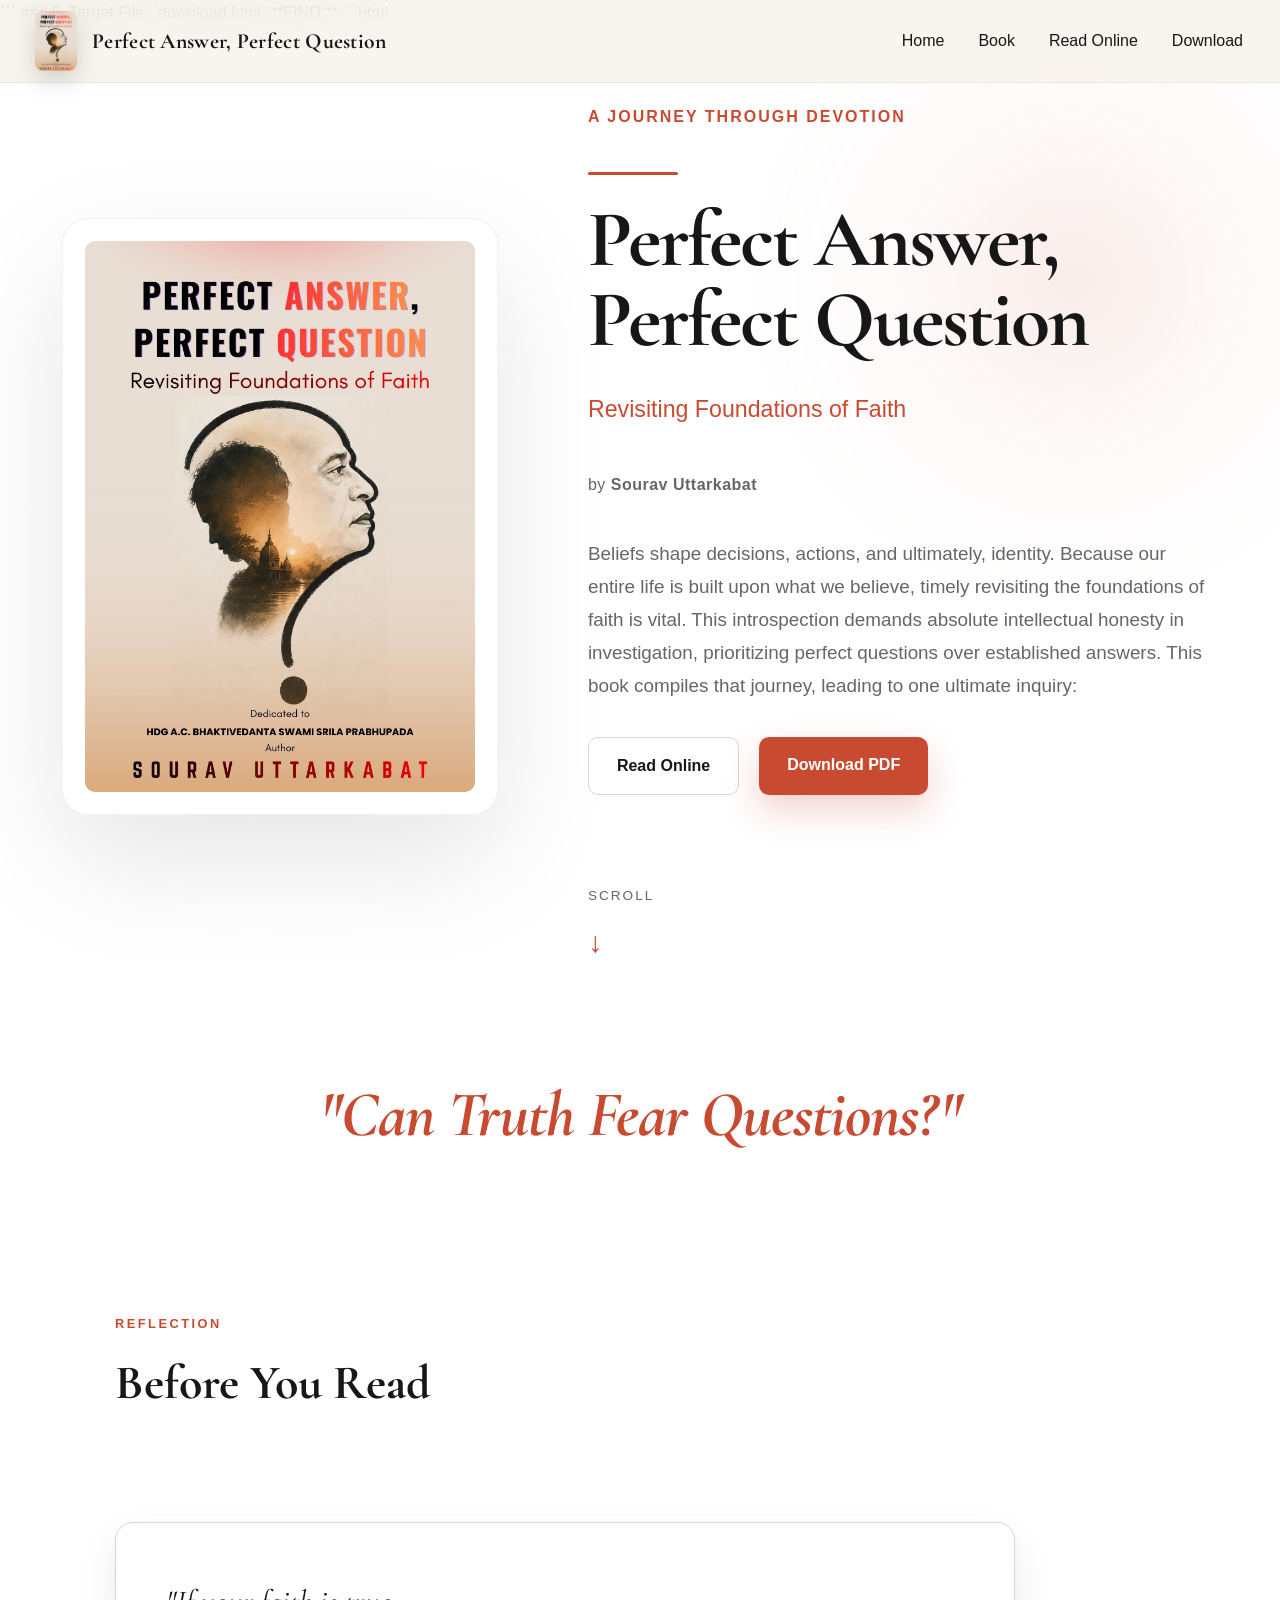
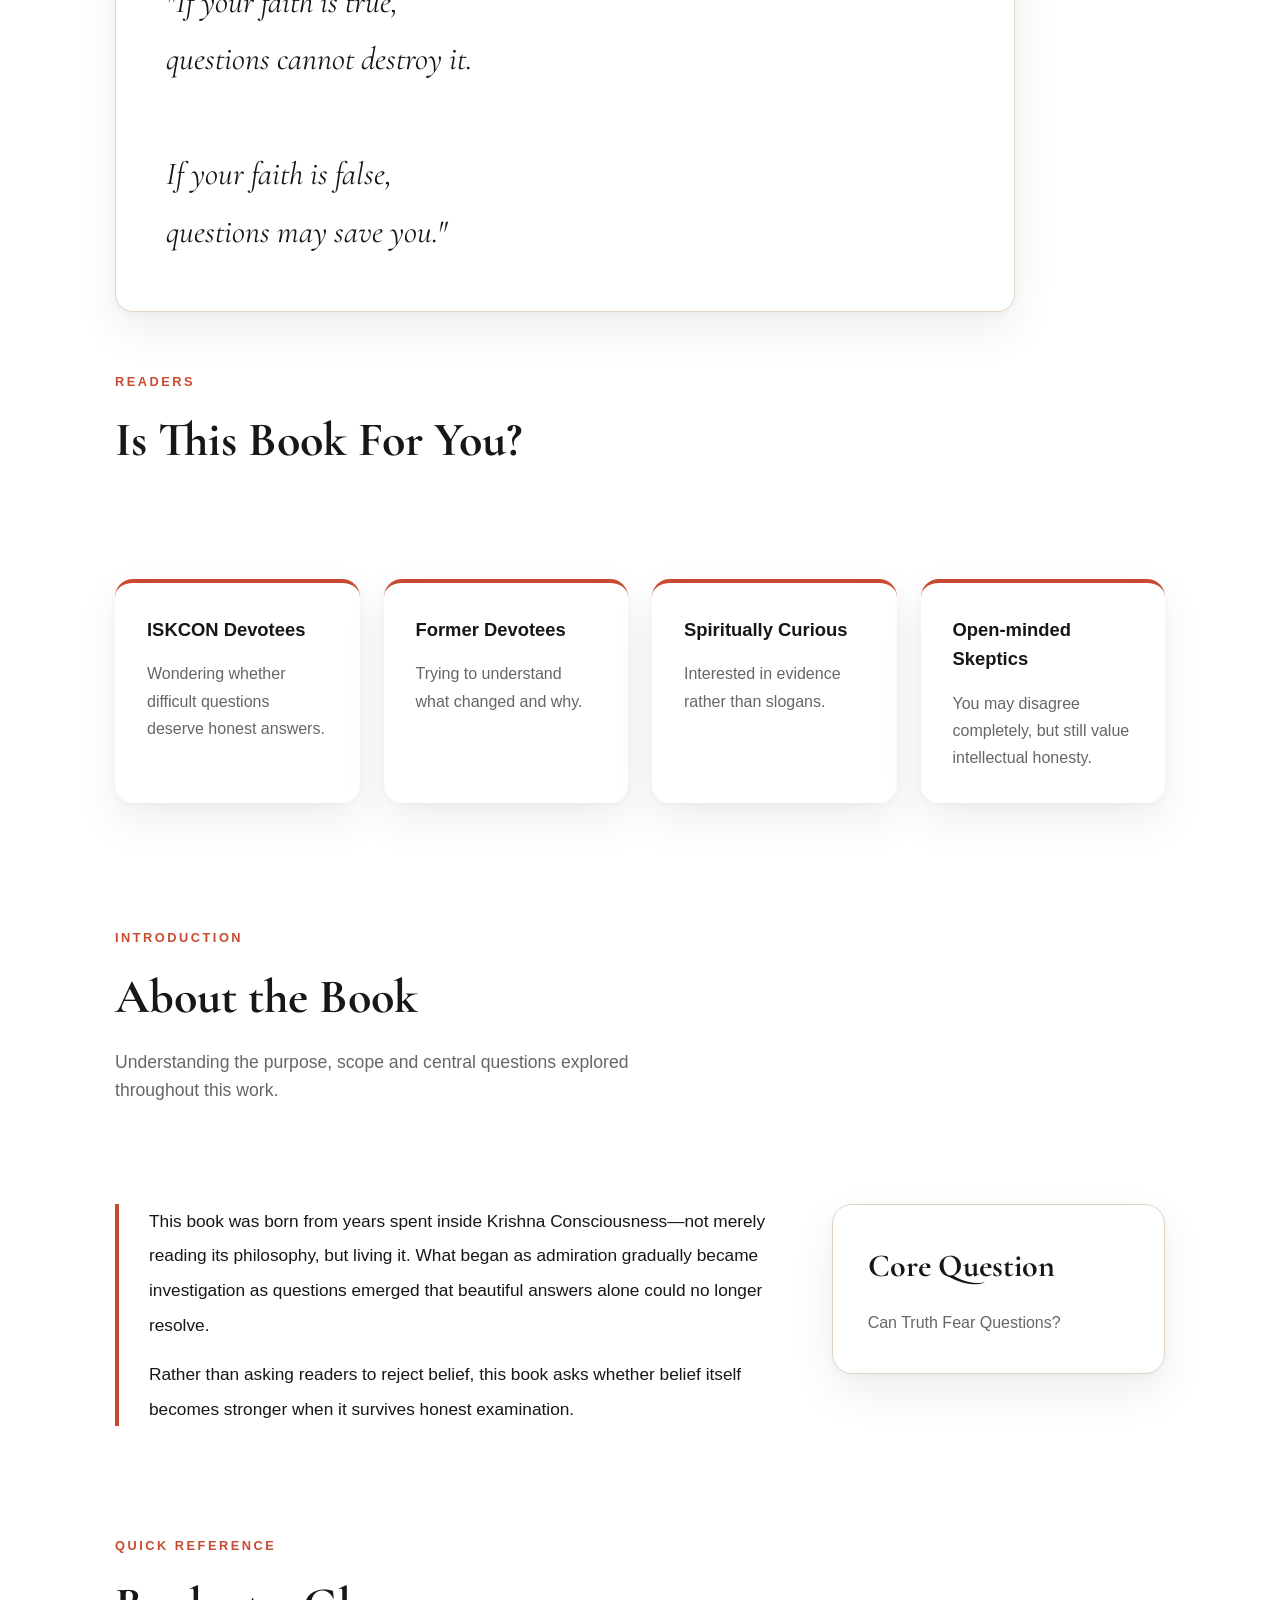
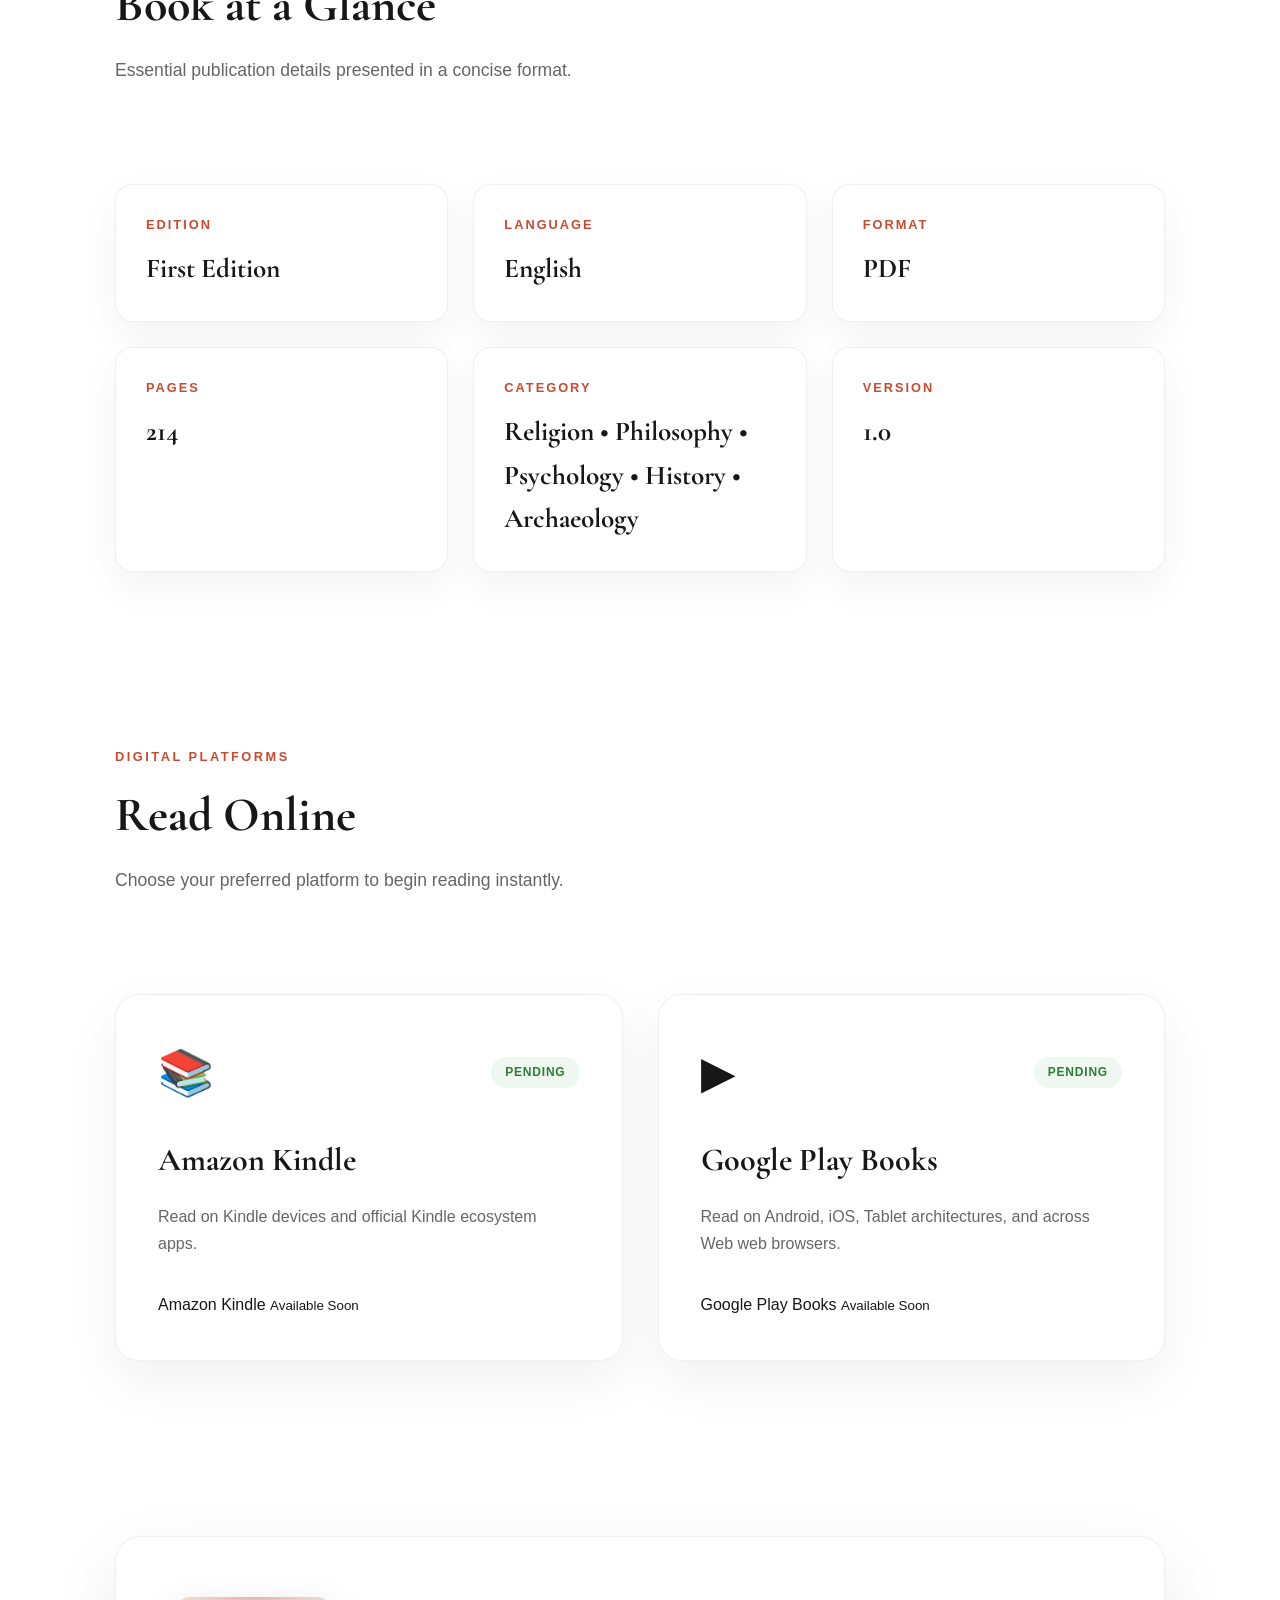
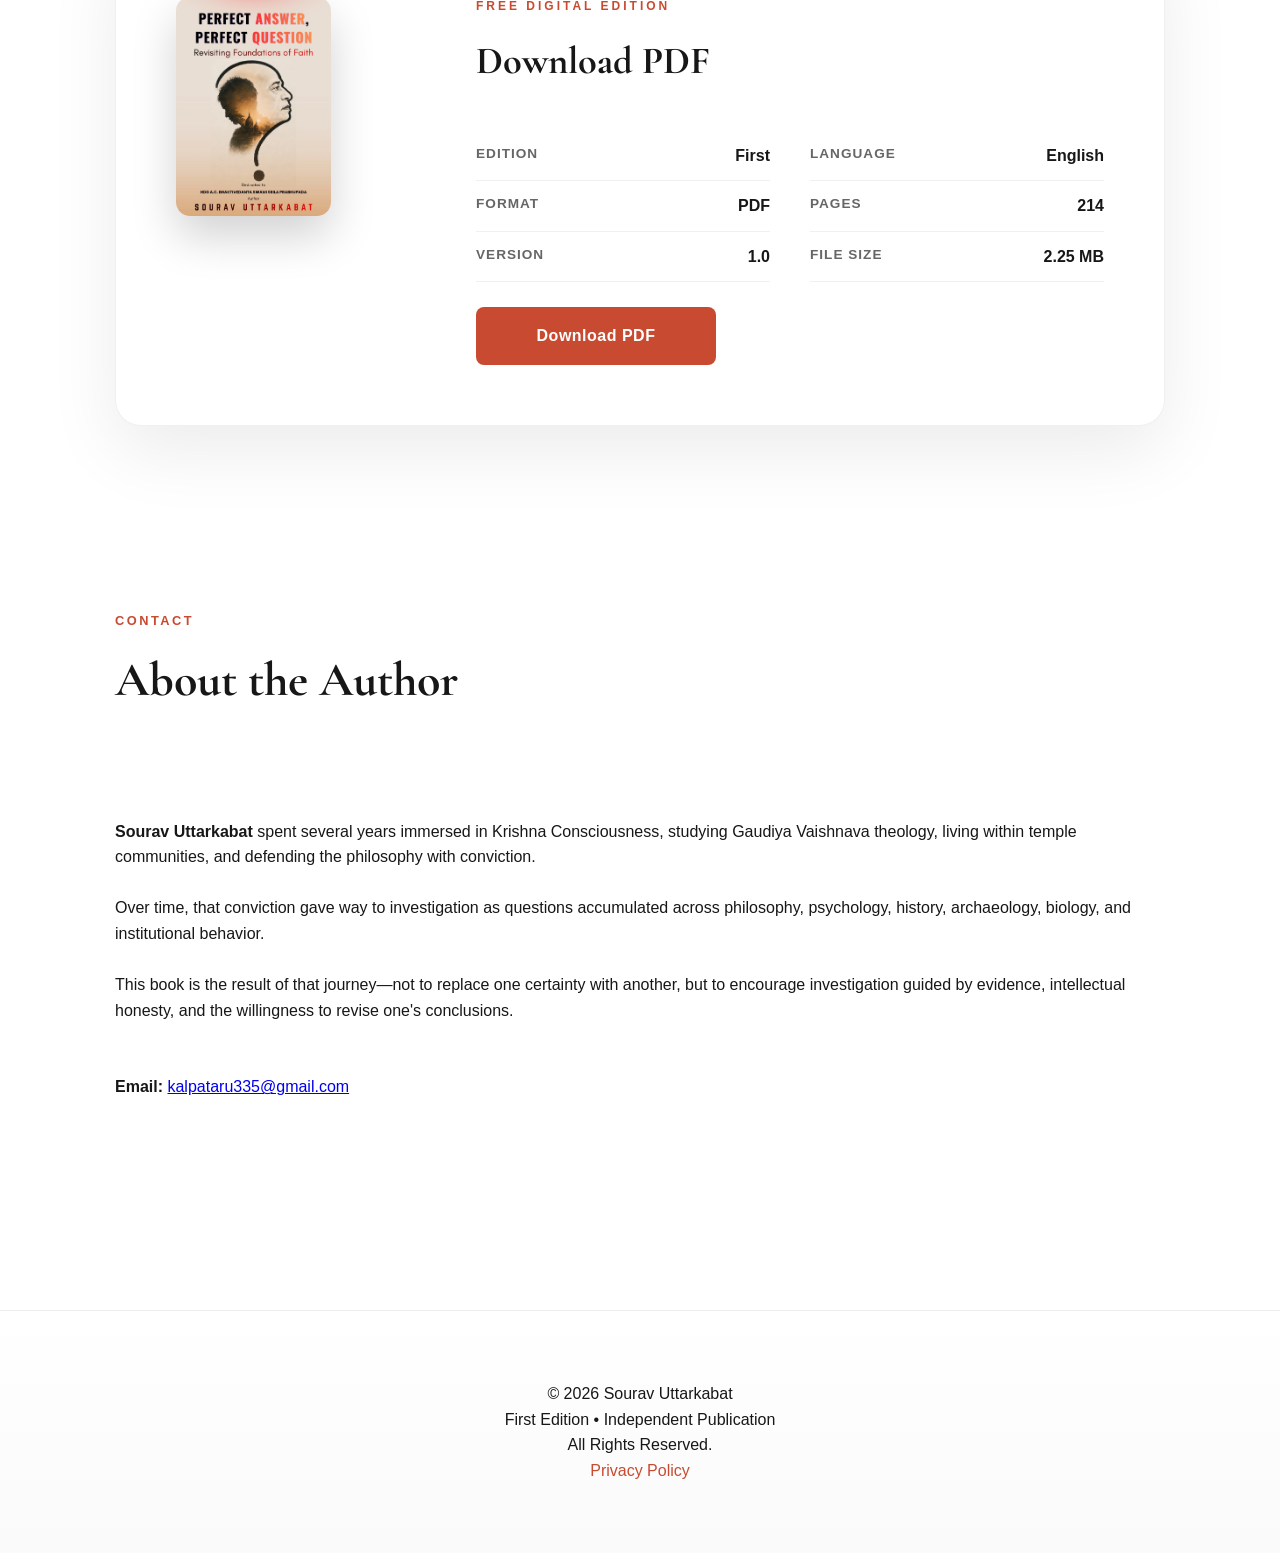
==== index.html @ 7d9cb45f "clean-final" ====
<!DOCTYPE html>
<html lang="en">

<head>
    <meta charset="UTF-8">
    <meta name="viewport" content="width=device-width, initial-scale=1.0">
    
    <title>Perfect Answer, Perfect Question | Official Website</title>
    <meta name="description" content="Official website of Perfect Answer, Perfect Question by Sourav Uttarkabat. Read about the book, browse the table of contents, and download the free digital edition.">
    <meta name="keywords" content="Perfect Answer Perfect Question, Sourav Uttarkabat, Krishna Consciousness, ISKCON, Religion, Philosophy, Psychology, History, Archaeology, Faith, Book">
    <meta name="author" content="Sourav Uttarkabat">
    <meta name="robots" content="index,follow">
    <meta name="theme-color" content="#C84B31">
    <meta name="color-scheme" content="light">
    ```

### 6. Target File: `download.html`
**FIND:**
```html
    <link rel="canonical" href="https://YOUR-DOMAIN-HERE/download.html">

    <link rel="icon" href="favicon.ico">
    <link rel="icon" type="image/png" sizes="32x32" href="favicon-32x32.png">
    <link rel="apple-touch-icon" href="apple-touch-icon.png">
    <link rel="manifest" href="site.webmanifest">

    <meta property="og:type" content="website">
    <meta property="og:title" content="Perfect Answer, Perfect Question">
    <meta property="og:description" content="An honest investigation of faith, authority, institutional history and Krishna Consciousness.">
    <meta property="og:image" content="https://YOUR-DOMAIN-HERE/assets/images/book/cover.webp">
    <meta property="og:url" content="https://YOUR-DOMAIN-HERE/">
    <meta property="og:site_name" content="Perfect Answer, Perfect Question">

    <meta name="twitter:card" content="summary_large_image">
    <meta name="twitter:title" content="Perfect Answer, Perfect Question">
    <meta name="twitter:description" content="An honest investigation of faith, authority, institutional history and Krishna Consciousness.">
    <meta name="twitter:image" content="https://YOUR-DOMAIN-HERE/assets/images/book/cover.webp">

    <link rel="stylesheet" href="assets/css/style.css">

    <script type="application/ld+json">
    {
        "@context":"https://schema.org",
        "@type":"Book",
        "name":"Perfect Answer, Perfect Question",
        "alternateName":"Perfect Answer, Perfect Question: Revisiting Foundations of Faith",
        "author":{
            "@type":"Person",
            "name":"Sourav Uttarkabat"
        },
        "bookFormat":"https://schema.org/EBook",
        "inLanguage":"en",
        "numberOfPages":214,
        "datePublished":"2026-06-26",
        "dateModified":"2026-06-26",
        "publisher":{
            "@type":"Organization",
            "name":"Independent Publication"
        },
        "image":"assets/images/book/cover.webp",
        "description":"An independent non-fiction book exploring faith, authority, institutional history and Krishna Consciousness through philosophy, psychology, history and archaeology.",
        "keywords":[
            "Krishna Consciousness",
            "ISKCON",
            "Religion",
            "Philosophy",
            "Psychology",
            "History",
            "Archaeology",
            "Faith"
        ]
    }
    </script>
    <script type="application/ld+json">
    {
        "@context":"https://schema.org",
        "@type":"WebSite",
        "name":"Perfect Answer, Perfect Question",
        "author":{
            "@type":"Person",
            "name":"Sourav Uttarkabat"
        },
        "inLanguage":"en",
        "copyrightYear":"2026"
    }
    </script>
    <style>
        /* CSS rules to support the HTML page container framework */
        .page-container {
            width: 100%;
            max-width: 1100px;
            margin: 0 auto;
            box-sizing: border-box;
        }
    </style>
</head>

<body>

    <header>
        <nav class="navbar">
            <div class="logo">
                <img loading="lazy" decoding="async" src="assets/images/book/cover.webp" data-book-cover alt="Perfect Answer, Perfect Question book cover by Sourav Uttarkabat">
                <span data-book-title>Perfect Answer, Perfect Question</span>
            </div>
            <ul class="nav-links">
                <li><a href="#hero">Home</a></li>
                <li><a href="#about">Book</a></li>
                <li><a href="#read-online">Read Online</a></li>
                <li><a href="download.html">Download</a></li>
            </ul>
        </nav>
    </header>

    <main>

        <section id="hero">
            <div class="hero-container">
                <div class="hero-background-circle"></div>
                
                <div class="hero-image">
                    <div class="book-frame">
                        <img loading="eager" src="assets/images/book/cover.webp" data-book-cover alt="Perfect Answers, Perfect Questions book cover by Sourav Uttarkabat">
                    </div>
                </div>

                <div class="hero-text">
                    <p class="hero-journey">A Journey Through Devotion</p>
                    <div class="hero-line"></div>
                    <h1 data-book-title>Perfect Answer,<br>Perfect Question</h1>
                    <h2 data-book-subtitle>Revisiting Foundations of Faith</h2>
                    <p class="hero-author">by <strong>Sourav Uttarkabat</strong></p>
                    
                    <p class="hero-description">
                        Beliefs shape decisions, actions, and ultimately, identity. Because our entire life is built upon what we believe, timely revisiting the foundations of faith is vital. This introspection demands absolute intellectual honesty in investigation, prioritizing perfect questions over established answers. This book compiles that journey, leading to one ultimate inquiry:
                    </p>
                    
                    <div class="hero-buttons">
                        <a href="#read-online" class="hero-secondary">Read Online</a>
                        <a href="download.html" class="hero-primary">Download PDF</a>
                    </div>
                    
                    <div class="scroll-indicator">
                        Scroll
                        <div class="scroll-arrow">↓</div>
                    </div>
                </div>
            </div>
        </section>

        <div class="page-container">

            <section id="quote">
                <blockquote>"Can Truth Fear Questions?"</blockquote>
            </section>

            <section id="before-you-read">
                <div class="section-title">
                    <span class="section-kicker">REFLECTION</span>
                    <h2>Before You Read</h2>
                </div>
                <div class="reflection-box">
                    <p>
                        "If your faith is true,<br>
                        questions cannot destroy it.<br><br>
                        If your faith is false,<br>
                        questions may save you."
                    </p>
                </div>
            </section>

            <section id="who-is-this-book-for">
                <div class="section-title">
                    <span class="section-kicker">READERS</span>
                    <h2>Is This Book For You?</h2>
                </div>
                <div class="reader-grid">
                    <div class="reader-card">
                        <h3>ISKCON Devotees</h3>
                        <p>Wondering whether difficult questions deserve honest answers.</p>
                    </div>
                    <div class="reader-card">
                        <h3>Former Devotees</h3>
                        <p>Trying to understand what changed and why.</p>
                    </div>
                    <div class="reader-card">
                        <h3>Spiritually Curious</h3>
                        <p>Interested in evidence rather than slogans.</p>
                    </div>
                    <div class="reader-card">
                        <h3>Open-minded Skeptics</h3>
                        <p>You may disagree completely, but still value intellectual honesty.</p>
                    </div>
                </div>
            </section>

            <section id="about">
                <div class="section-title">
                    <span class="section-kicker">Introduction</span>
                    <h2>About the Book</h2>
                    <p class="section-subtitle">
                        Understanding the purpose, scope and central questions explored throughout this work.
                    </p>
                </div>
                
                <div class="about-layout">
                    <div class="about-content">
                        <p>
                            This book was born from years spent inside Krishna Consciousness—not merely reading its philosophy, but living it. What began as admiration gradually became investigation as questions emerged that beautiful answers alone could no longer resolve.
                        </p>
                        <p style="margin-top: 15px;">
                            Rather than asking readers to reject belief, this book asks whether belief itself becomes stronger when it survives honest examination.
                        </p>
                    </div>
                    
                    <aside class="book-highlight">
                        <h3>Core Question</h3>
                        <p>Can Truth Fear Questions?</p>
                    </aside>
                </div>
            </section>

            <section id="book-glance">
                <div class="section-title">
                    <span class="section-kicker">Quick Reference</span>
                    <h2>Book at a Glance</h2>
                    <p class="section-subtitle">Essential publication details presented in a concise format.</p>
                </div>
                
                <div class="glance-grid">
                    <div class="glance-item">
                        <span class="label">Edition</span>
                        <span class="value" data-book-edition>First Edition</span>
                    </div>
                    <div class="glance-item">
                        <span class="label">Language</span>
                        <span class="value">English</span>
                    </div>
                    <div class="glance-item">
                        <span class="label">Format</span>
                        <span class="value">PDF</span>
                    </div>
                    <div class="glance-item">
                        <span class="label">Pages</span>
                        <span class="value" data-book-pages>214</span>
                    </div>
                    <div class="glance-item">
                        <span class="label">Category</span>
                        <span class="value">Religion • Philosophy • Psychology • History • Archaeology</span>
                    </div>
                    <div class="glance-item">
                        <span class="label">Version</span>
                        <span class="value" data-book-version>1.0</span>
                    </div>
                </div>
            </section>

            <section id="read-online">
                <div class="section-title">
                    <span class="section-kicker">Digital Platforms</span>
                    <h2>Read Online</h2>
                    <p class="section-subtitle">Choose your preferred platform to begin reading instantly.</p>
                </div>
                
                <div class="platforms">
                    <article class="platform-card">
                        <div class="platform-top">
                            <div class="platform-icon">📚</div>
                            <span class="platform-status">Pending</span>
                        </div>
                        <h3>Amazon Kindle</h3>
                        <p>Read on Kindle devices and official Kindle ecosystem apps.</p>
                        <span class="platform-disabled">
                            Amazon Kindle
                            <small>Available Soon</small>
                        </span>
                    </article>

                    <article class="platform-card">
                        <div class="platform-top">
                            <div class="platform-icon">▶</div>
                            <span class="platform-status">Pending</span>
                        </div>
                        <h3>Google Play Books</h3>
                        <p>Read on Android, iOS, Tablet architectures, and across Web web browsers.</p>
                        <span class="platform-disabled">
                            Google Play Books
                            <small>Available Soon</small>
                        </span>
                    </article>
                </div>
            </section>

            <section id="download-preview">
                <div class="download-card">
                    <img loading="lazy" decoding="async" src="assets/images/book/cover.webp" data-book-cover alt="Perfect Answer, Perfect Question book cover by Sourav Uttarkabat">
                    
                    <div class="download-content">
                        <span class="download-label">FREE DIGITAL EDITION</span>
                        <h2>Download PDF</h2>
                        
                        <div class="download-meta">
                            <div><strong>Edition</strong><span data-book-edition>First</span></div>
                            <div><strong>Language</strong><span>English</span></div>
                            <div><strong>Format</strong><span>PDF</span></div>
                            <div><strong>Pages</strong><span data-book-pages>214</span></div>
                            <div><strong>Version</strong><span data-book-version>1.0</span></div>
                            <div><strong>File Size</strong><span data-book-filesize>2.25 MB</span></div>
                        </div>
                        
                        <a href="download.html" class="download-button">Download PDF</a>
                    </div>
                </div>
            </section>

            <section id="author">
                <div class="section-title">
                    <span class="section-kicker">Contact</span>
                    <h2>About the Author</h2>
                </div>
                
                <p>
                    <strong>Sourav Uttarkabat</strong> spent several years immersed in Krishna Consciousness, studying Gaudiya Vaishnava theology, living within temple communities, and defending the philosophy with conviction.
                    <br><br>
                    Over time, that conviction gave way to investigation as questions accumulated across philosophy, psychology, history, archaeology, biology, and institutional behavior.
                    <br><br>
                    This book is the result of that journey—not to replace one certainty with another, but to encourage investigation guided by evidence, intellectual honesty, and the willingness to revise one's conclusions.
                </p>
                
                <br><br>
                <p><strong>Email:</strong> <a href="mailto:kalpataru335@gmail.com">kalpataru335@gmail.com</a></p>
            </section>

        </div> 
        </main>

    <footer>
        <p>
            © 2026 Sourav Uttarkabat<br>
            First Edition • Independent Publication<br>
            All Rights Reserved.
        </p>
        <a href="privacy.html">Privacy Policy</a>
    </footer>

    <script src="assets/js/book.js"></script>
    <script src="assets/js/main.js"></script>
</body>

</html>
---- assets/css/style.css ----
/* ===================================
   PERFECT ANSWERS, PERFECT QUESTIONS
   Master Stylesheet
=================================== */

@import url("variables.css");
@import url("base.css");
@import url("navigation.css");
@import url("hero.css");
@import url("about.css");
@import url("cards.css");
@import url("footer.css");
@import url("responsive.css");

section{
padding:70px 25px;
}

#download-hero{
padding-bottom:40px;
}

#book-information{
padding-top:15px;
padding-bottom:20px;
}

#table-of-contents{
padding-top:20px;
padding-bottom:20px;
}

#download-agreement{
padding-top:20px;
padding-bottom:20px;
}

#download-action{
padding-top:20px;
padding-bottom:50px;
}
/* Privacy Page Container */
.privacy-container {
    padding-top: 140px;
    max-width: 800px;
    margin: 0 auto;
    padding-left: 25px;
    padding-right: 25px;
    min-height: 75vh;
}
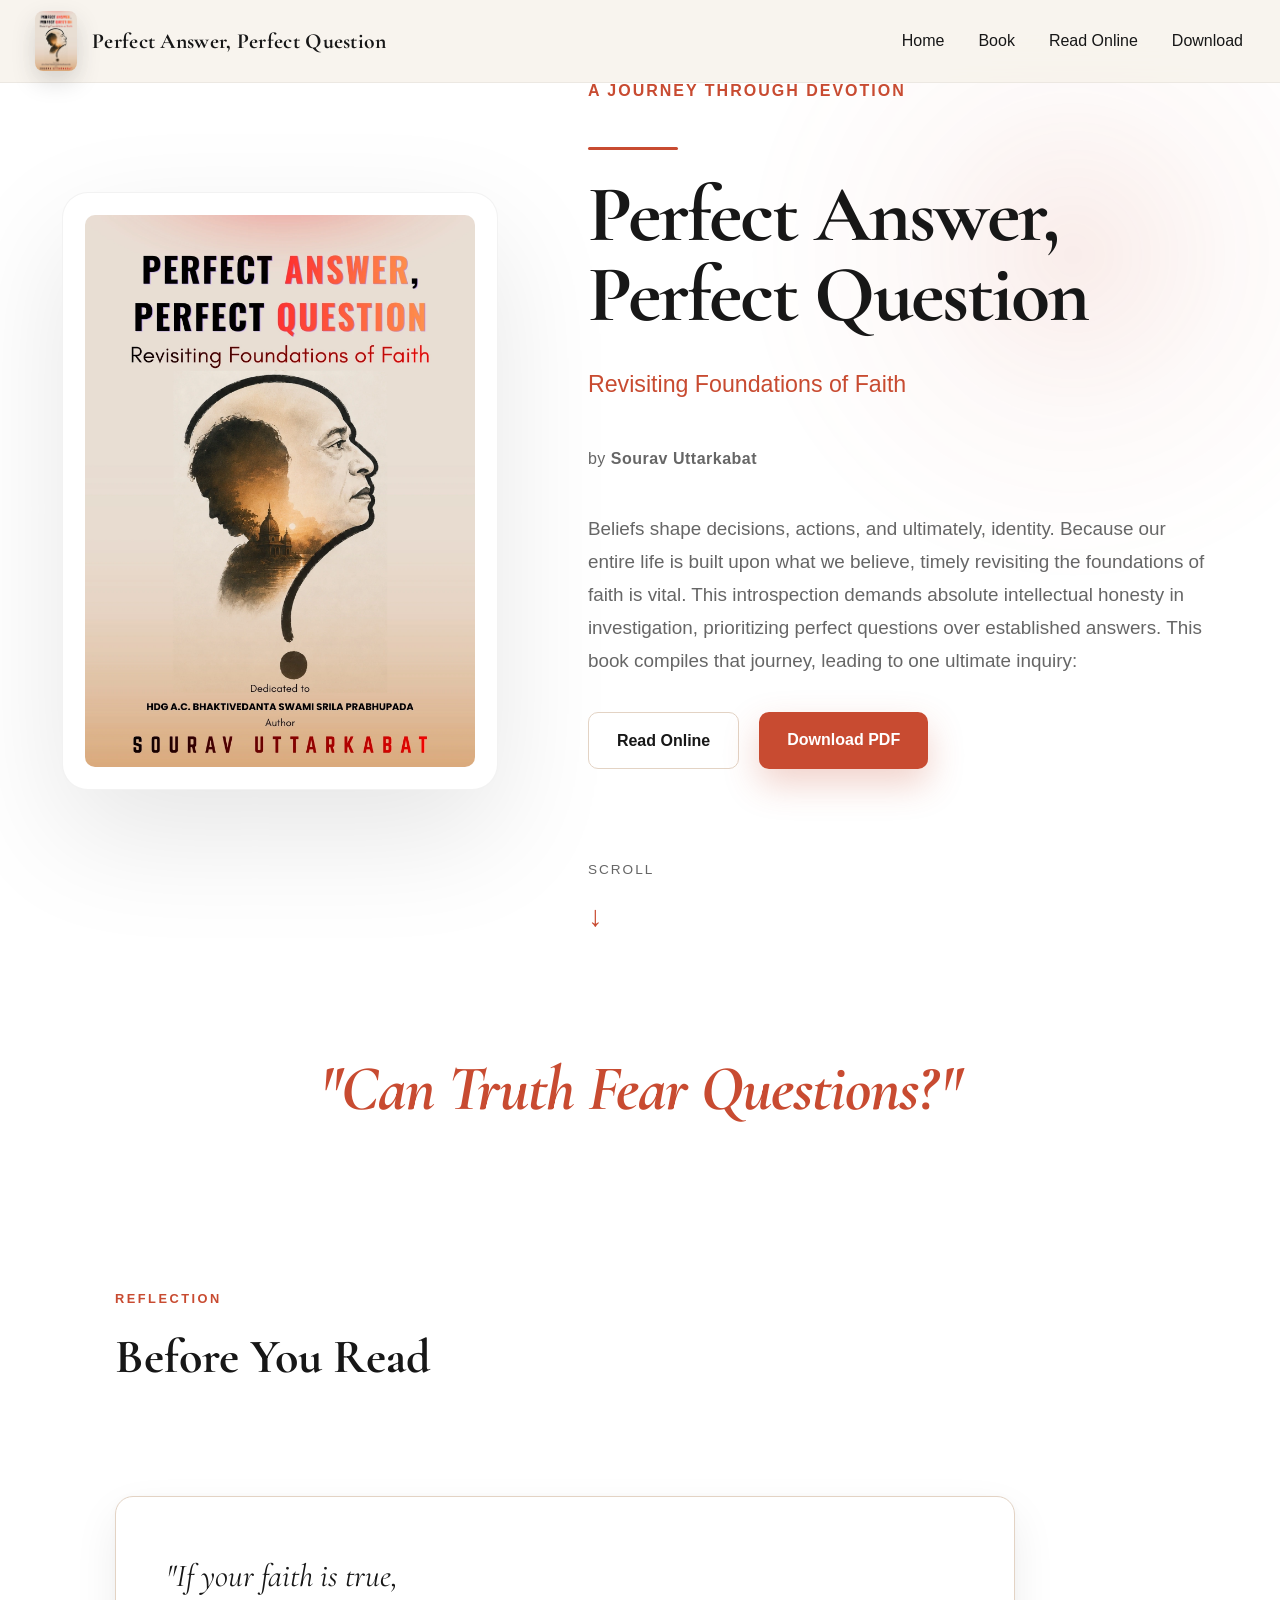
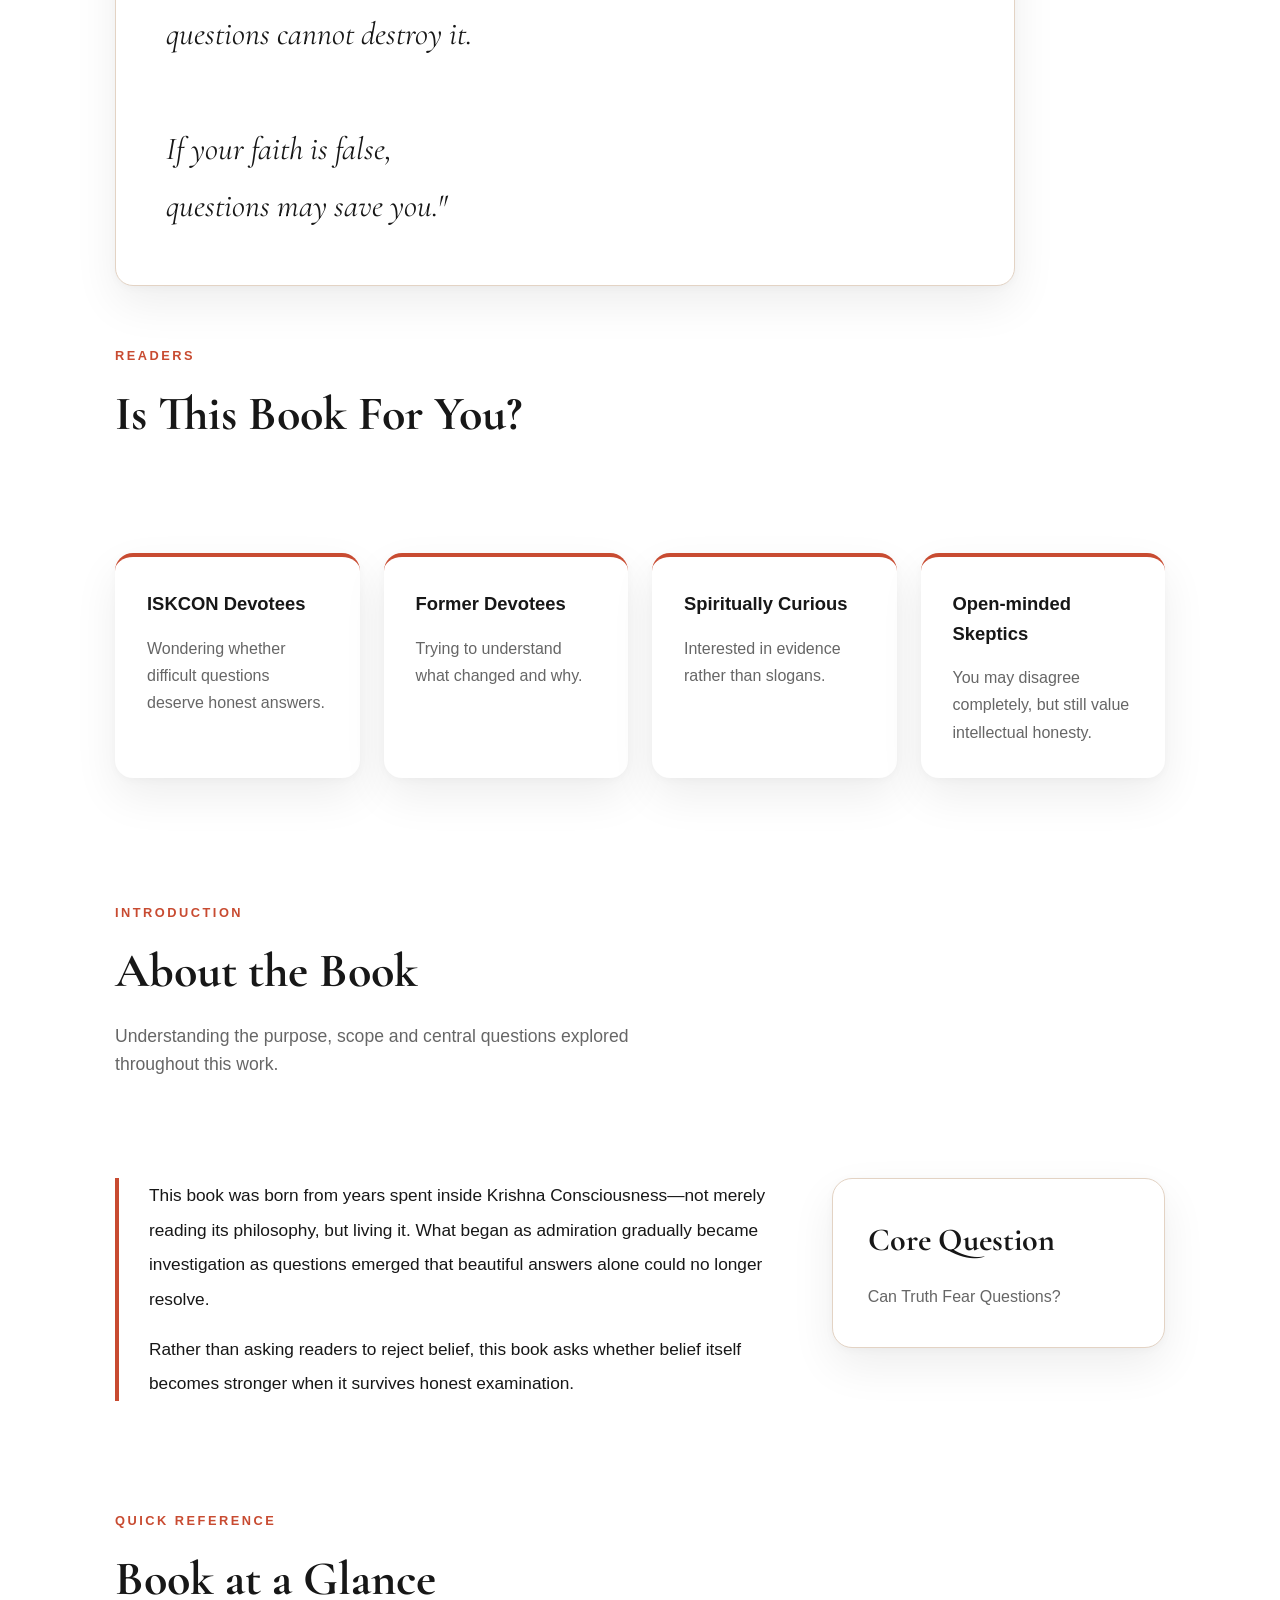
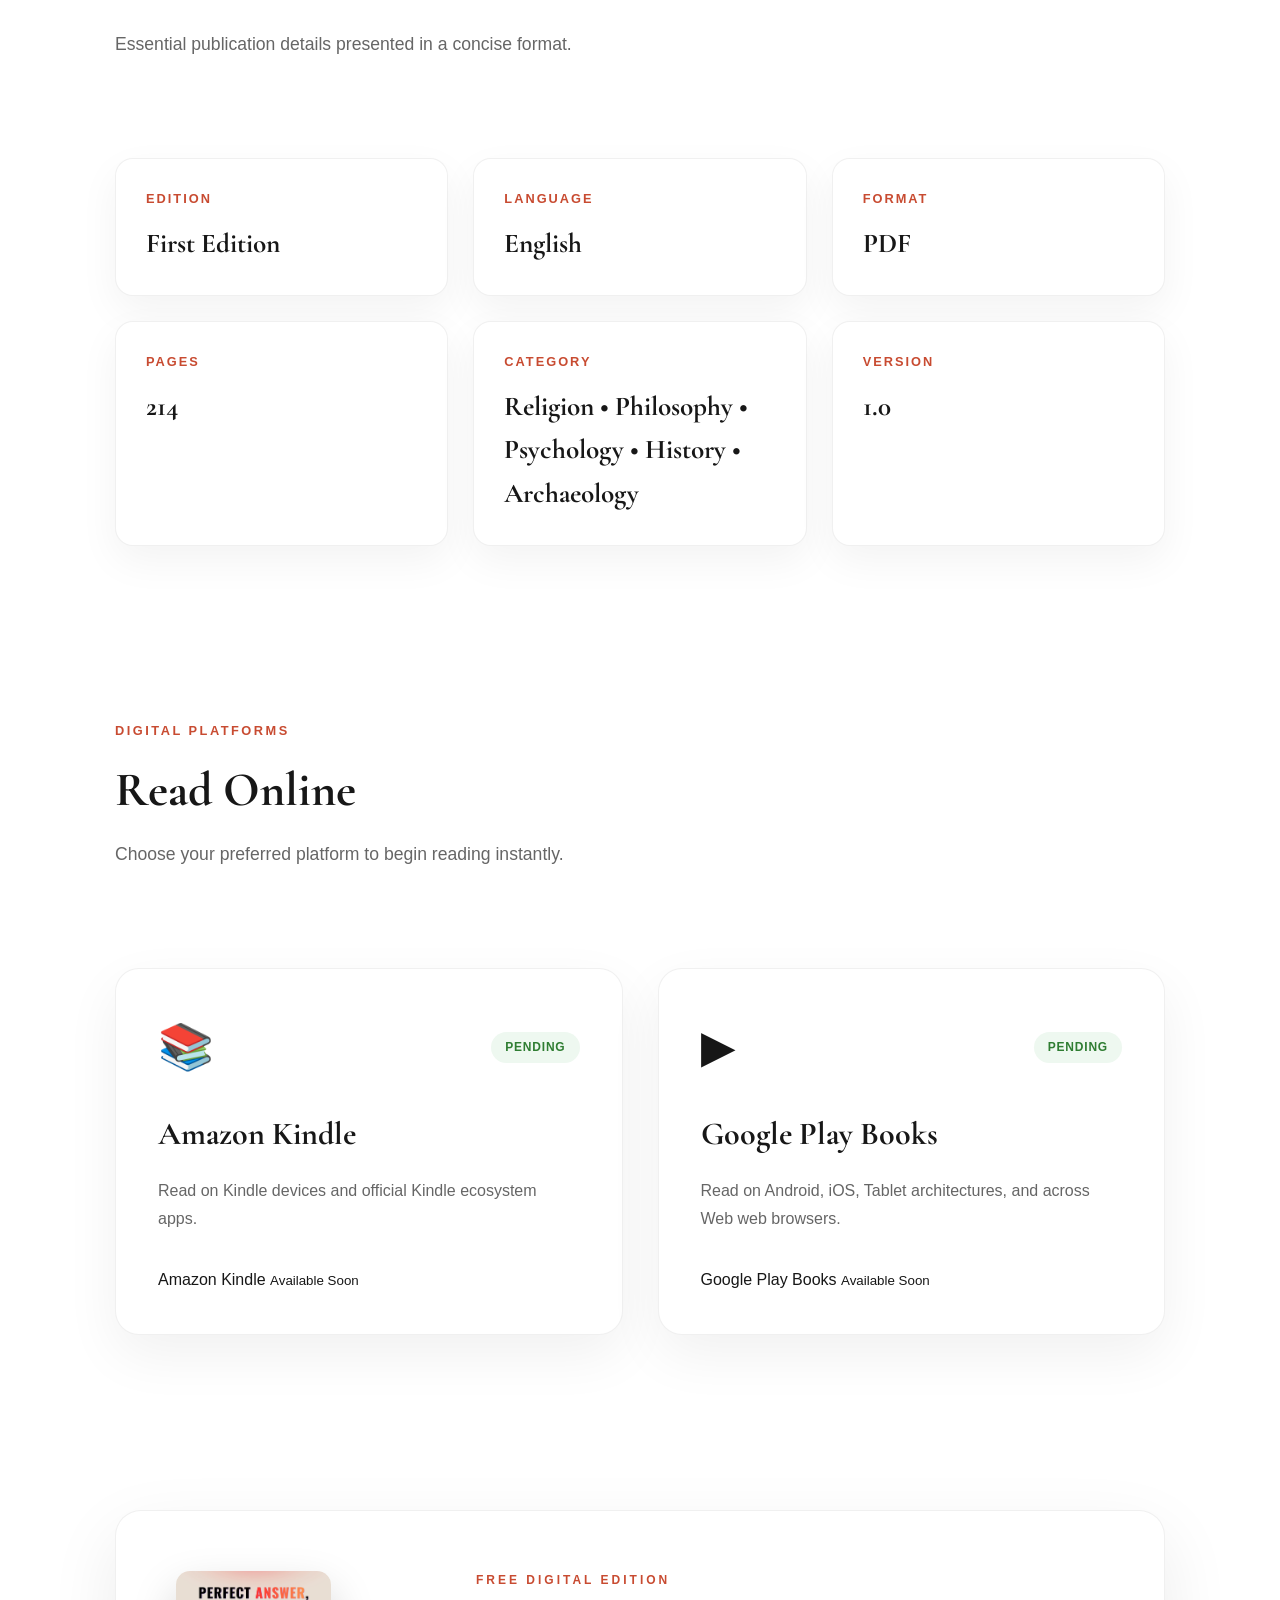
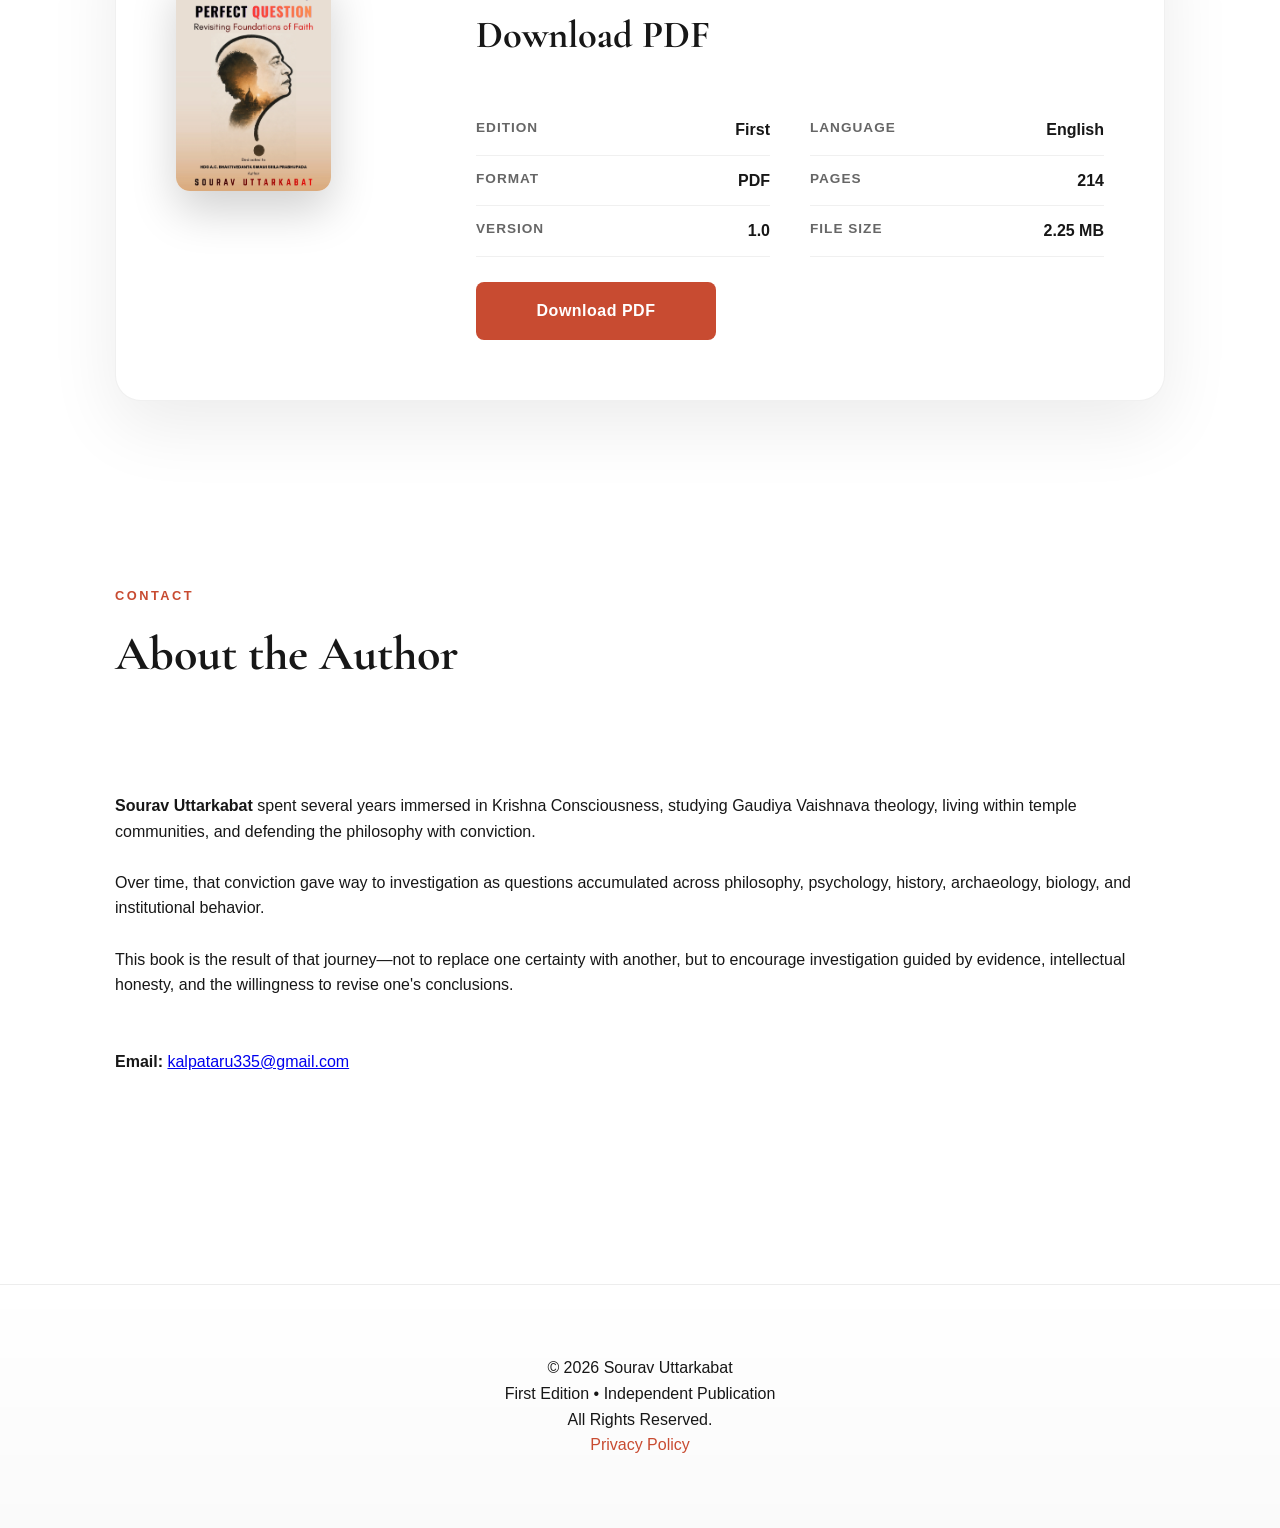
==== commit 8bf037c3: "fix favicon case-sensitivity and space issues" ====
--- a/index.html
+++ b/index.html
@@ -12,29 +12,25 @@
     <meta name="robots" content="index,follow">
     <meta name="theme-color" content="#C84B31">
     <meta name="color-scheme" content="light">
-    ```
-
-### 6. Target File: `download.html`
-**FIND:**
-```html
-    <link rel="canonical" href="https://YOUR-DOMAIN-HERE/download.html">
-
-    <link rel="icon" href="favicon.ico">
+    
+    <link rel="canonical" href="https://souravuttarkabat.github.io/book-website/download.html">
+
+    <link rel="icon" type="image/x-icon" href="favicon.ico">
     <link rel="icon" type="image/png" sizes="32x32" href="favicon-32x32.png">
-    <link rel="apple-touch-icon" href="apple-touch-icon.png">
+    <link rel="apple-touch-icon" sizes="180x180" href="apple-touch-icon.png">
     <link rel="manifest" href="site.webmanifest">
 
     <meta property="og:type" content="website">
     <meta property="og:title" content="Perfect Answer, Perfect Question">
     <meta property="og:description" content="An honest investigation of faith, authority, institutional history and Krishna Consciousness.">
-    <meta property="og:image" content="https://YOUR-DOMAIN-HERE/assets/images/book/cover.webp">
-    <meta property="og:url" content="https://YOUR-DOMAIN-HERE/">
+    <meta property="og:image" content="https://souravuttarkabat.github.io/book-website/assets/images/book/cover.webp">
+    <meta property="og:url" content="https://souravuttarkabat.github.io/book-website/">
     <meta property="og:site_name" content="Perfect Answer, Perfect Question">
 
     <meta name="twitter:card" content="summary_large_image">
     <meta name="twitter:title" content="Perfect Answer, Perfect Question">
     <meta name="twitter:description" content="An honest investigation of faith, authority, institutional history and Krishna Consciousness.">
-    <meta name="twitter:image" content="https://YOUR-DOMAIN-HERE/assets/images/book/cover.webp">
+    <meta name="twitter:image" content="https://souravuttarkabat.github.io/book-website/assets/images/book/cover.webp">
 
     <link rel="stylesheet" href="assets/css/style.css">
 
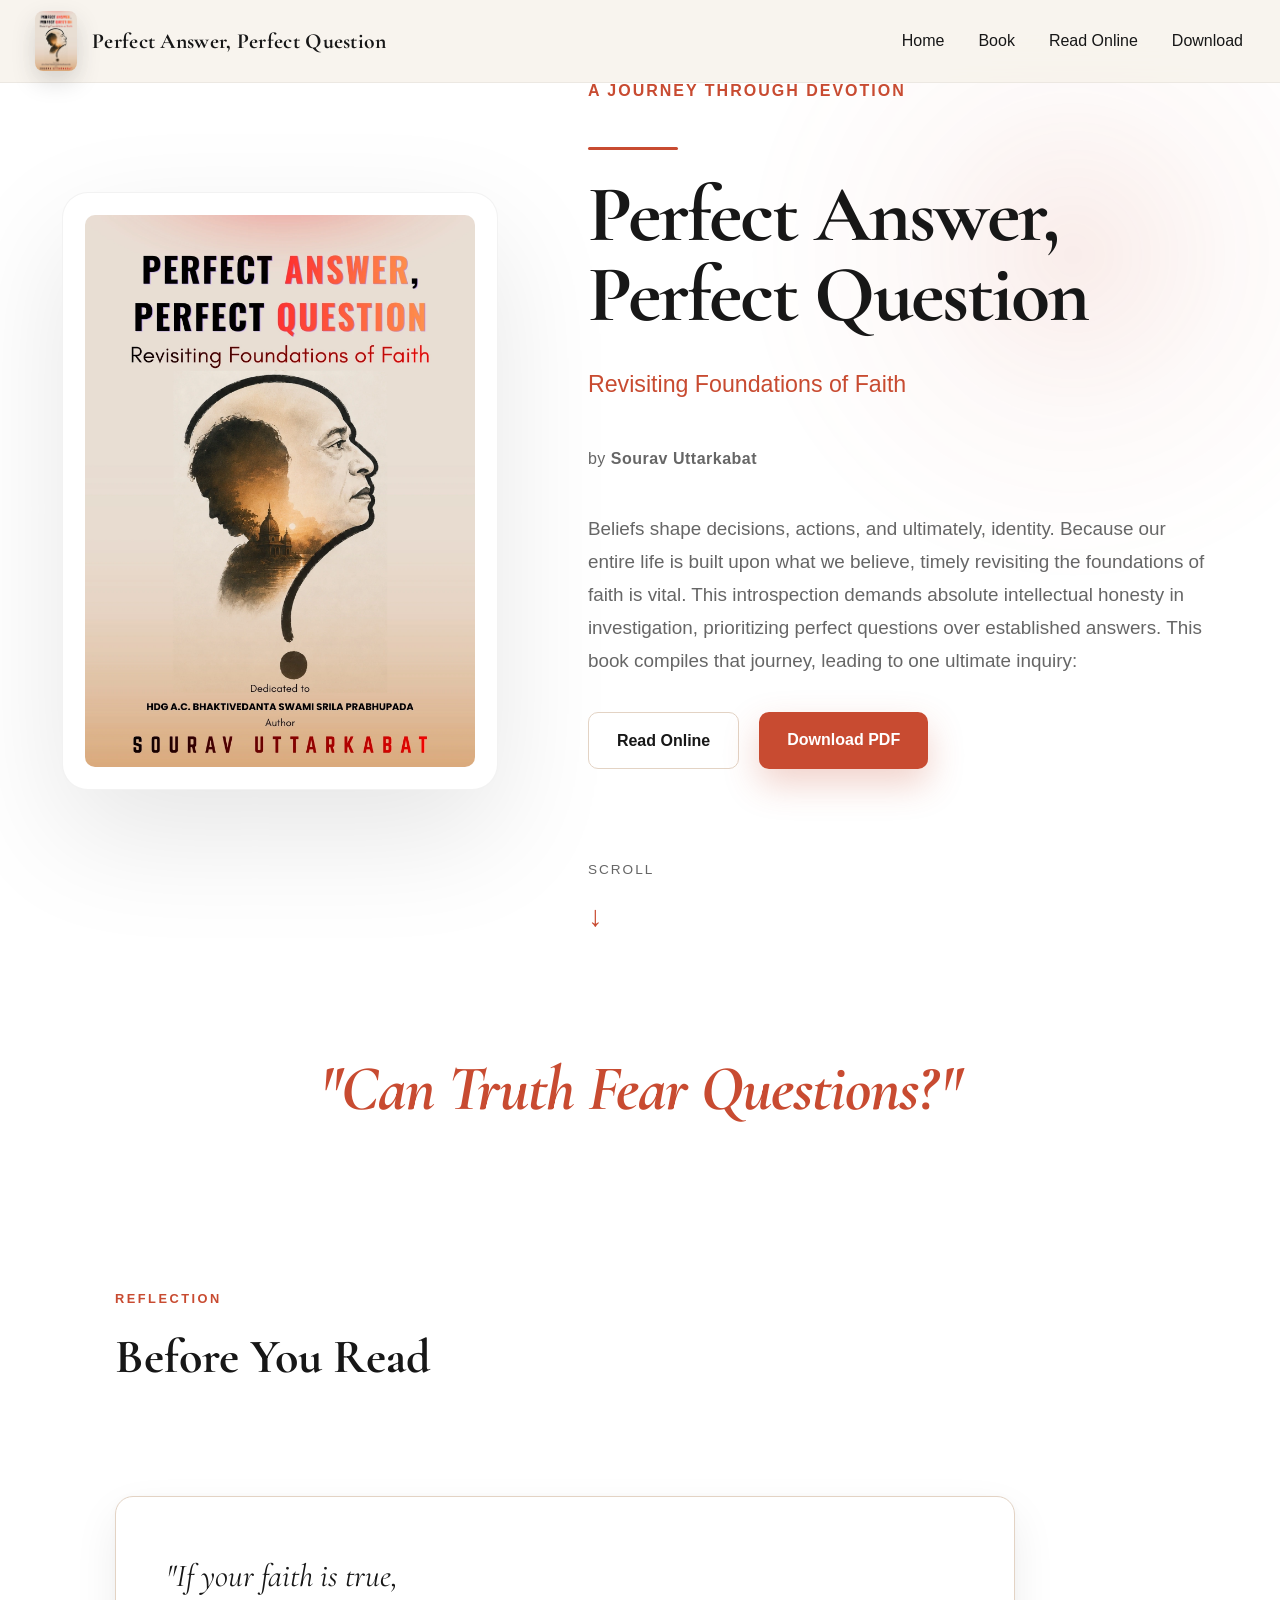
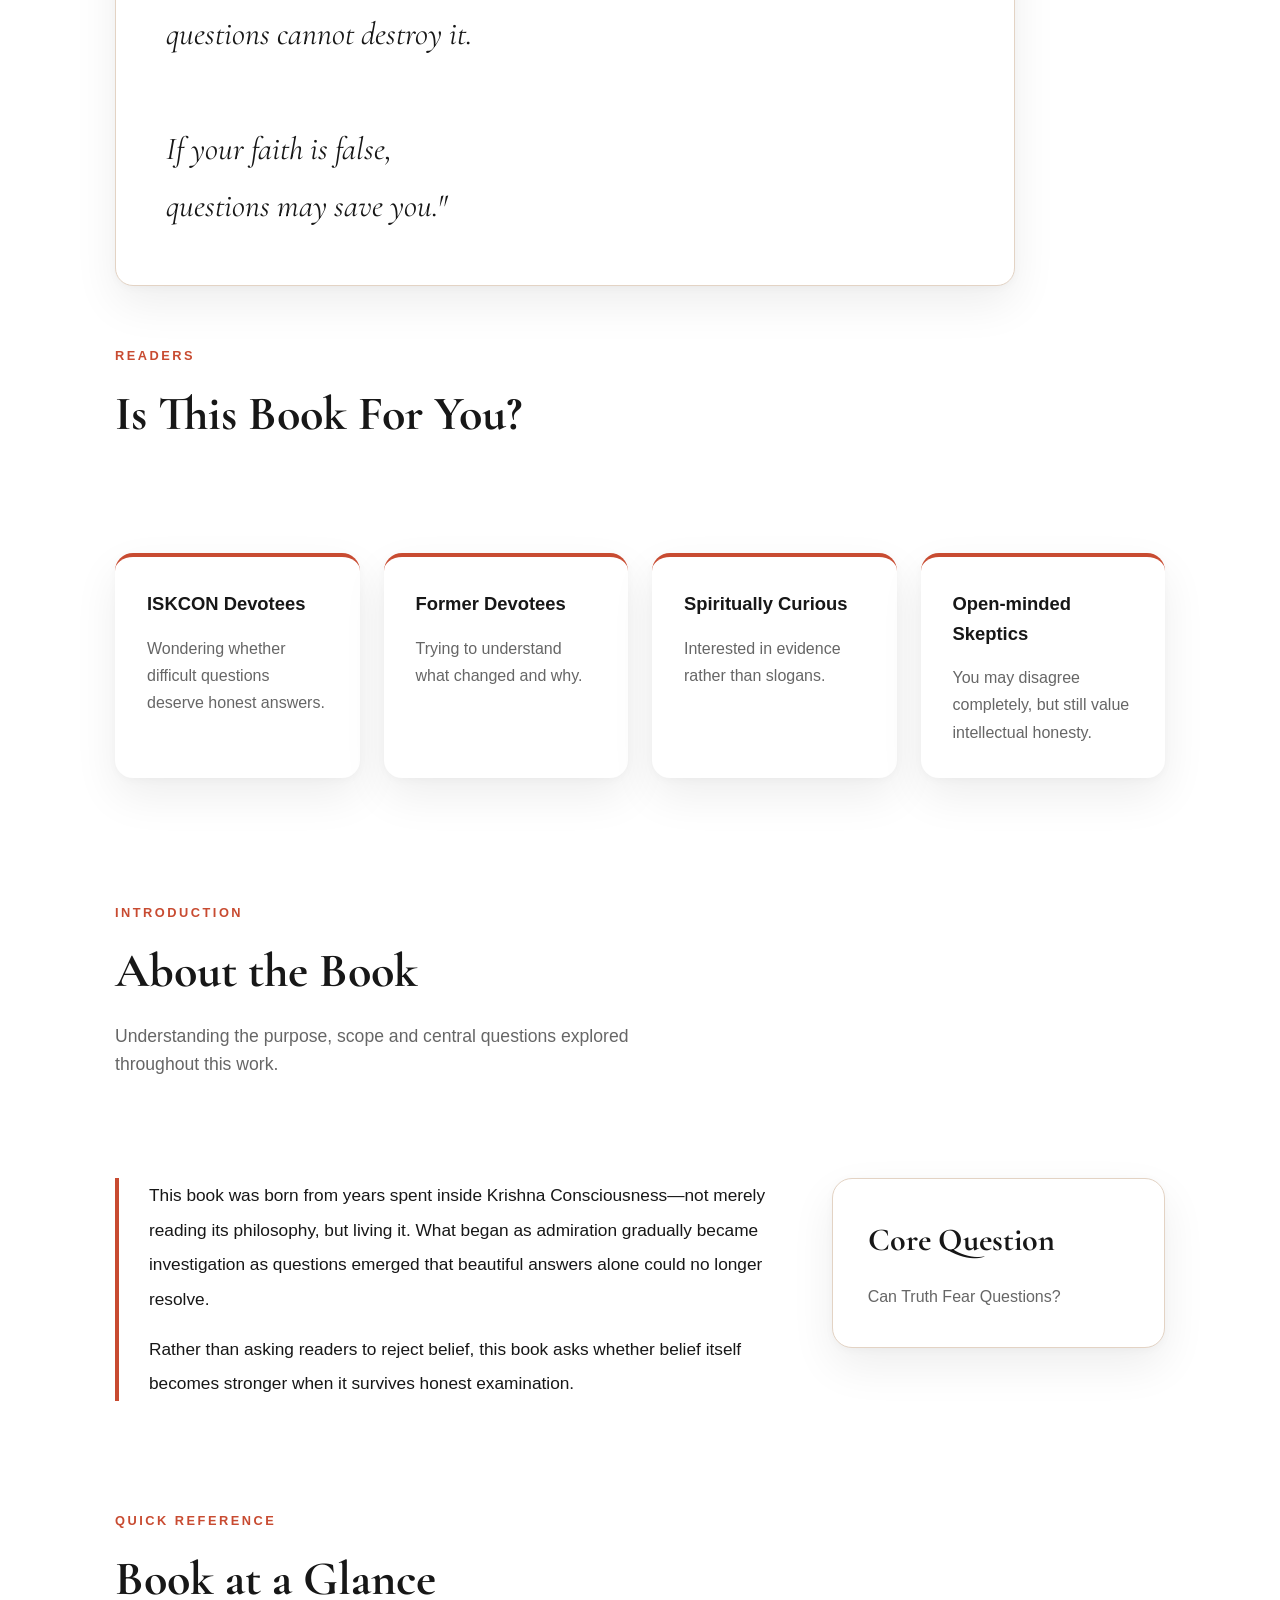
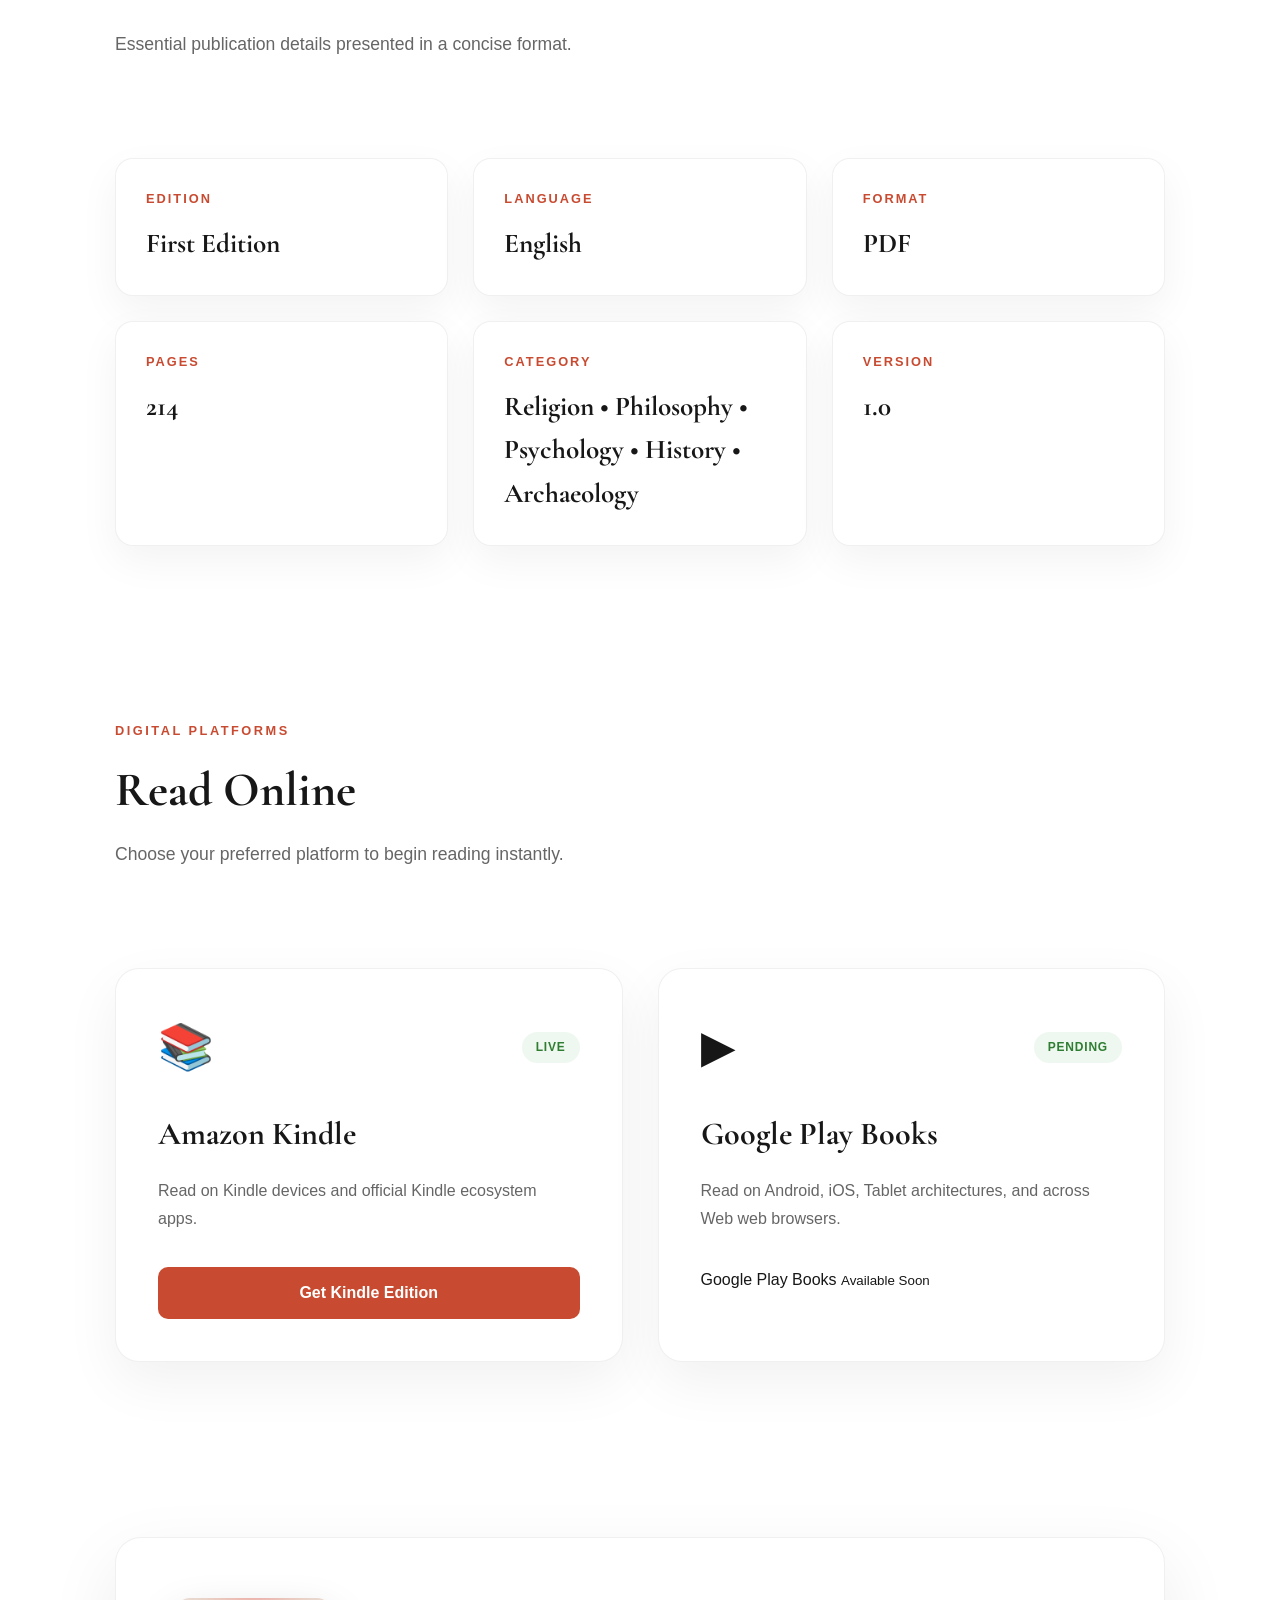
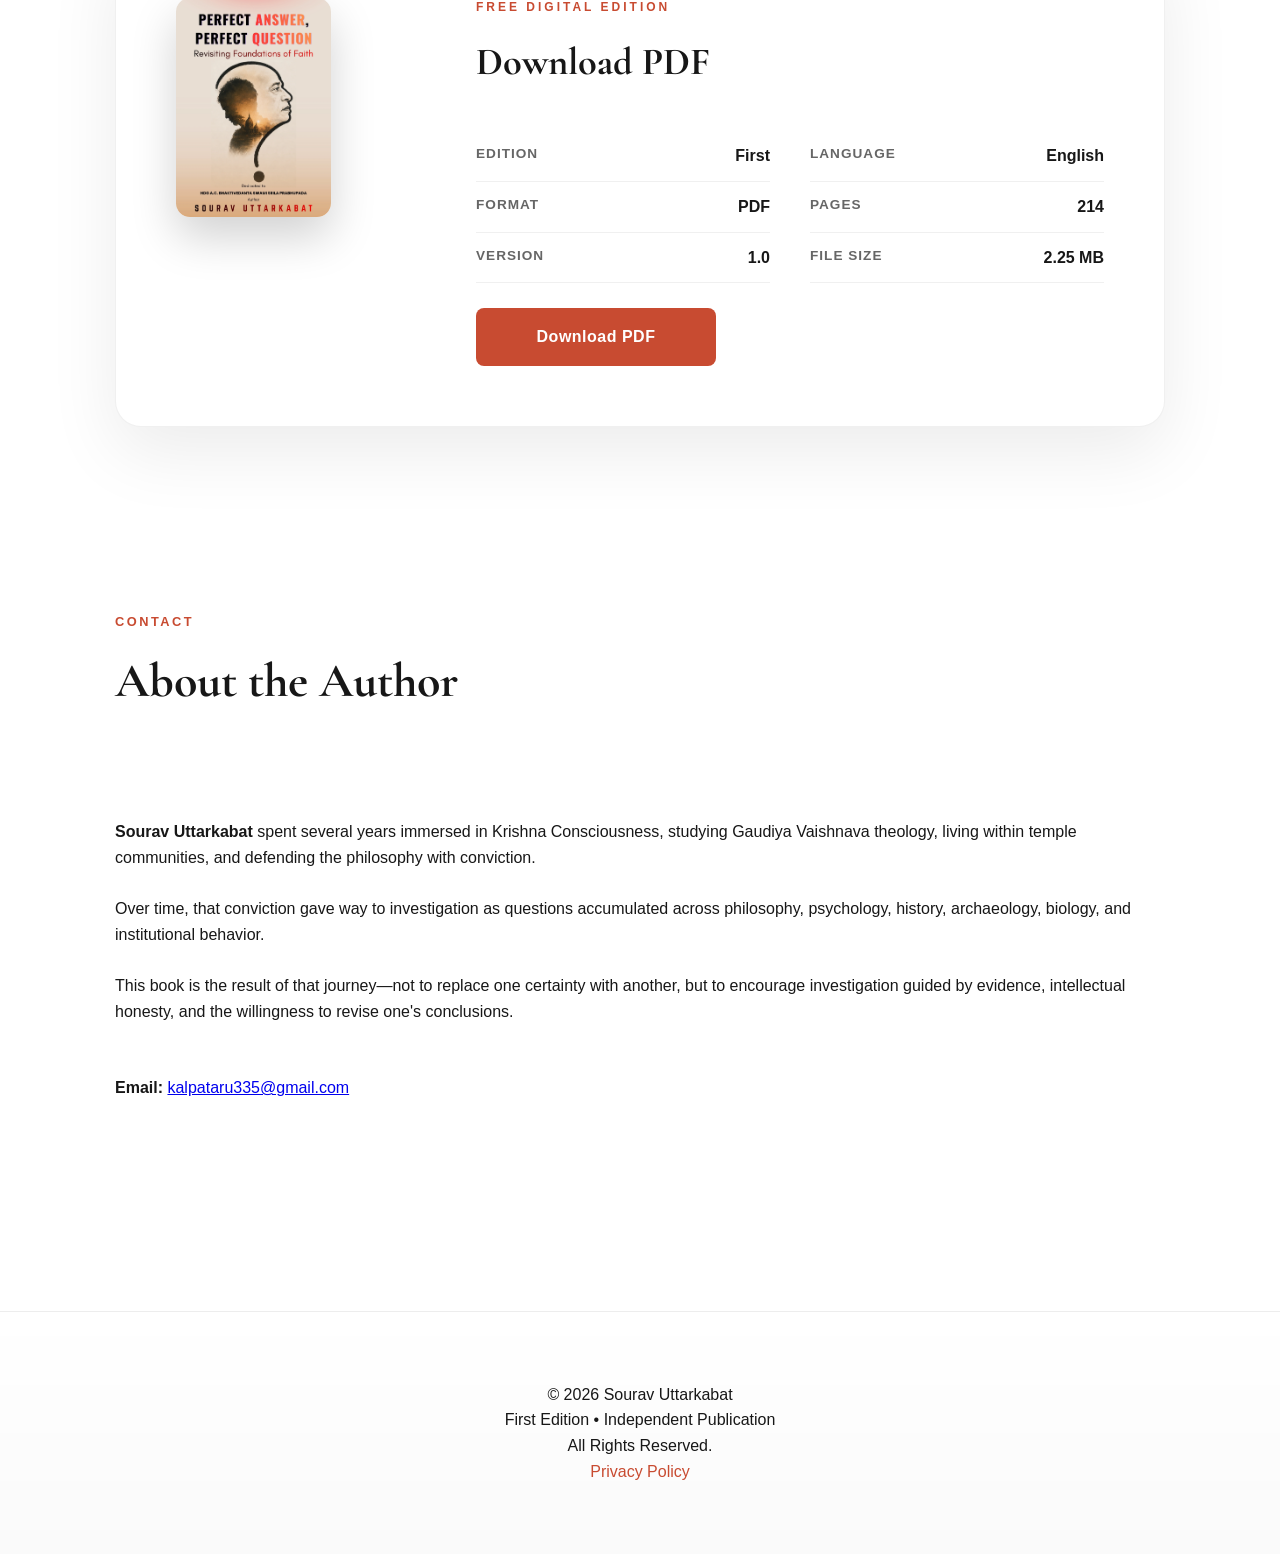
==== commit c049308a: "Enabled live Amazon Kindle links on UI" ====
--- a/index.html
+++ b/index.html
@@ -262,14 +262,13 @@
                     <article class="platform-card">
                         <div class="platform-top">
                             <div class="platform-icon">📚</div>
-                            <span class="platform-status">Pending</span>
+                            <span class="platform-status" style="background:#eef8f0; color:#2f7d32;">Live</span>
                         </div>
                         <h3>Amazon Kindle</h3>
                         <p>Read on Kindle devices and official Kindle ecosystem apps.</p>
-                        <span class="platform-disabled">
-                            Amazon Kindle
-                            <small>Available Soon</small>
-                        </span>
+                        <a href="https://amzn.in/d/0fWdvFqC" target="_blank" rel="noopener noreferrer" class="platform-button">
+                            Get Kindle Edition
+                        </a>
                     </article>
 
                     <article class="platform-card">
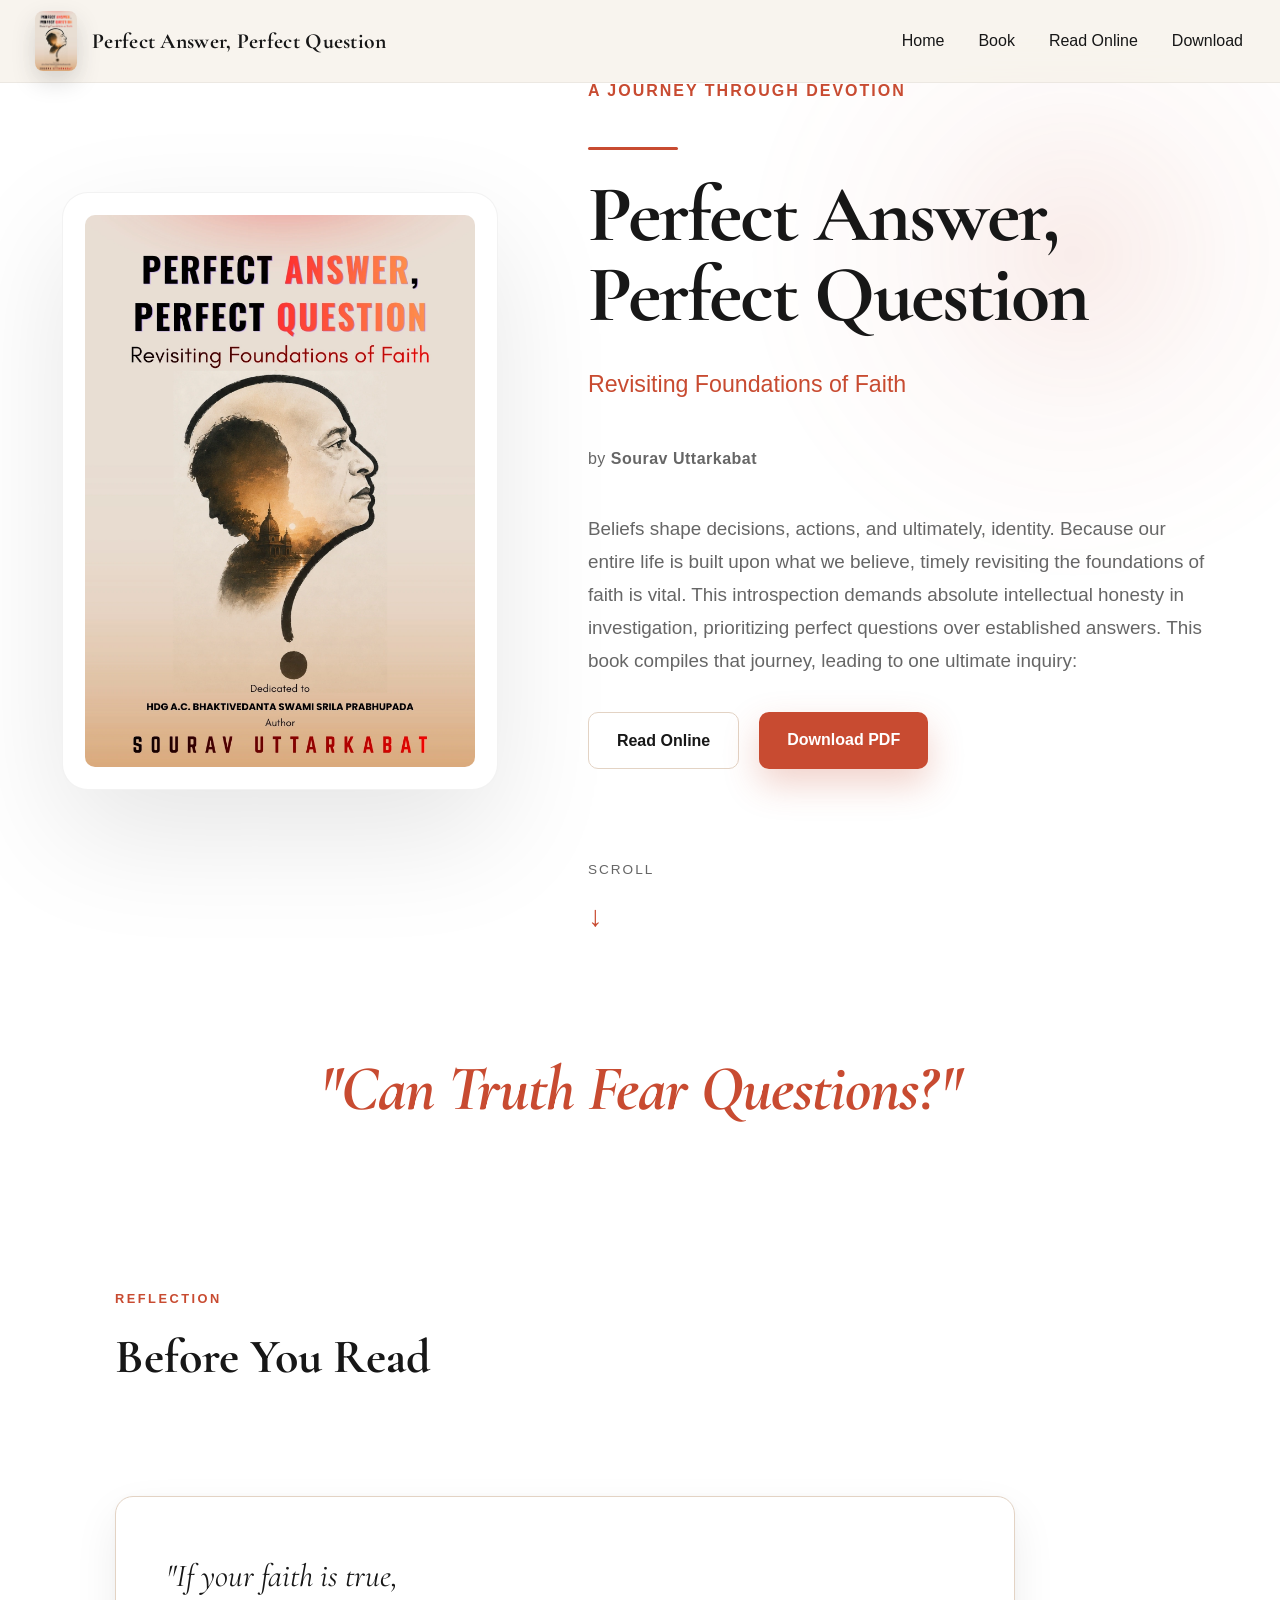
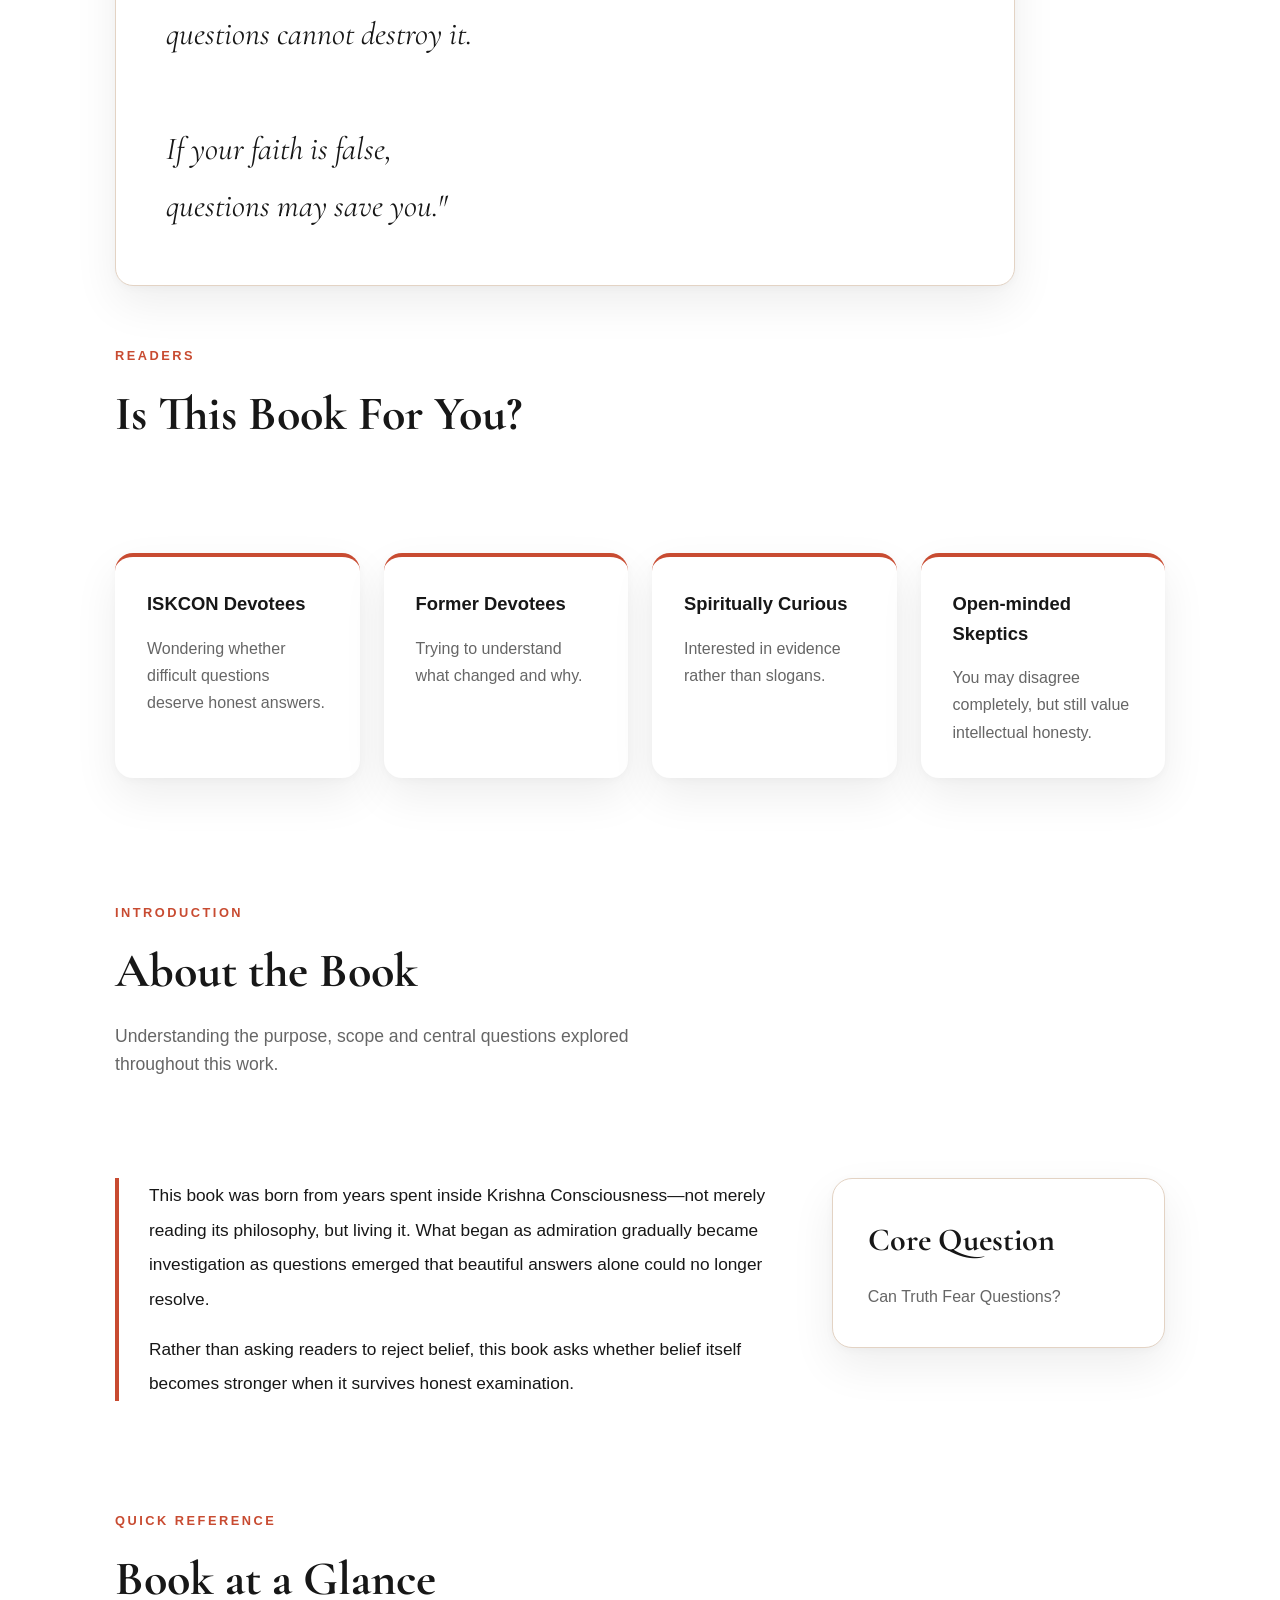
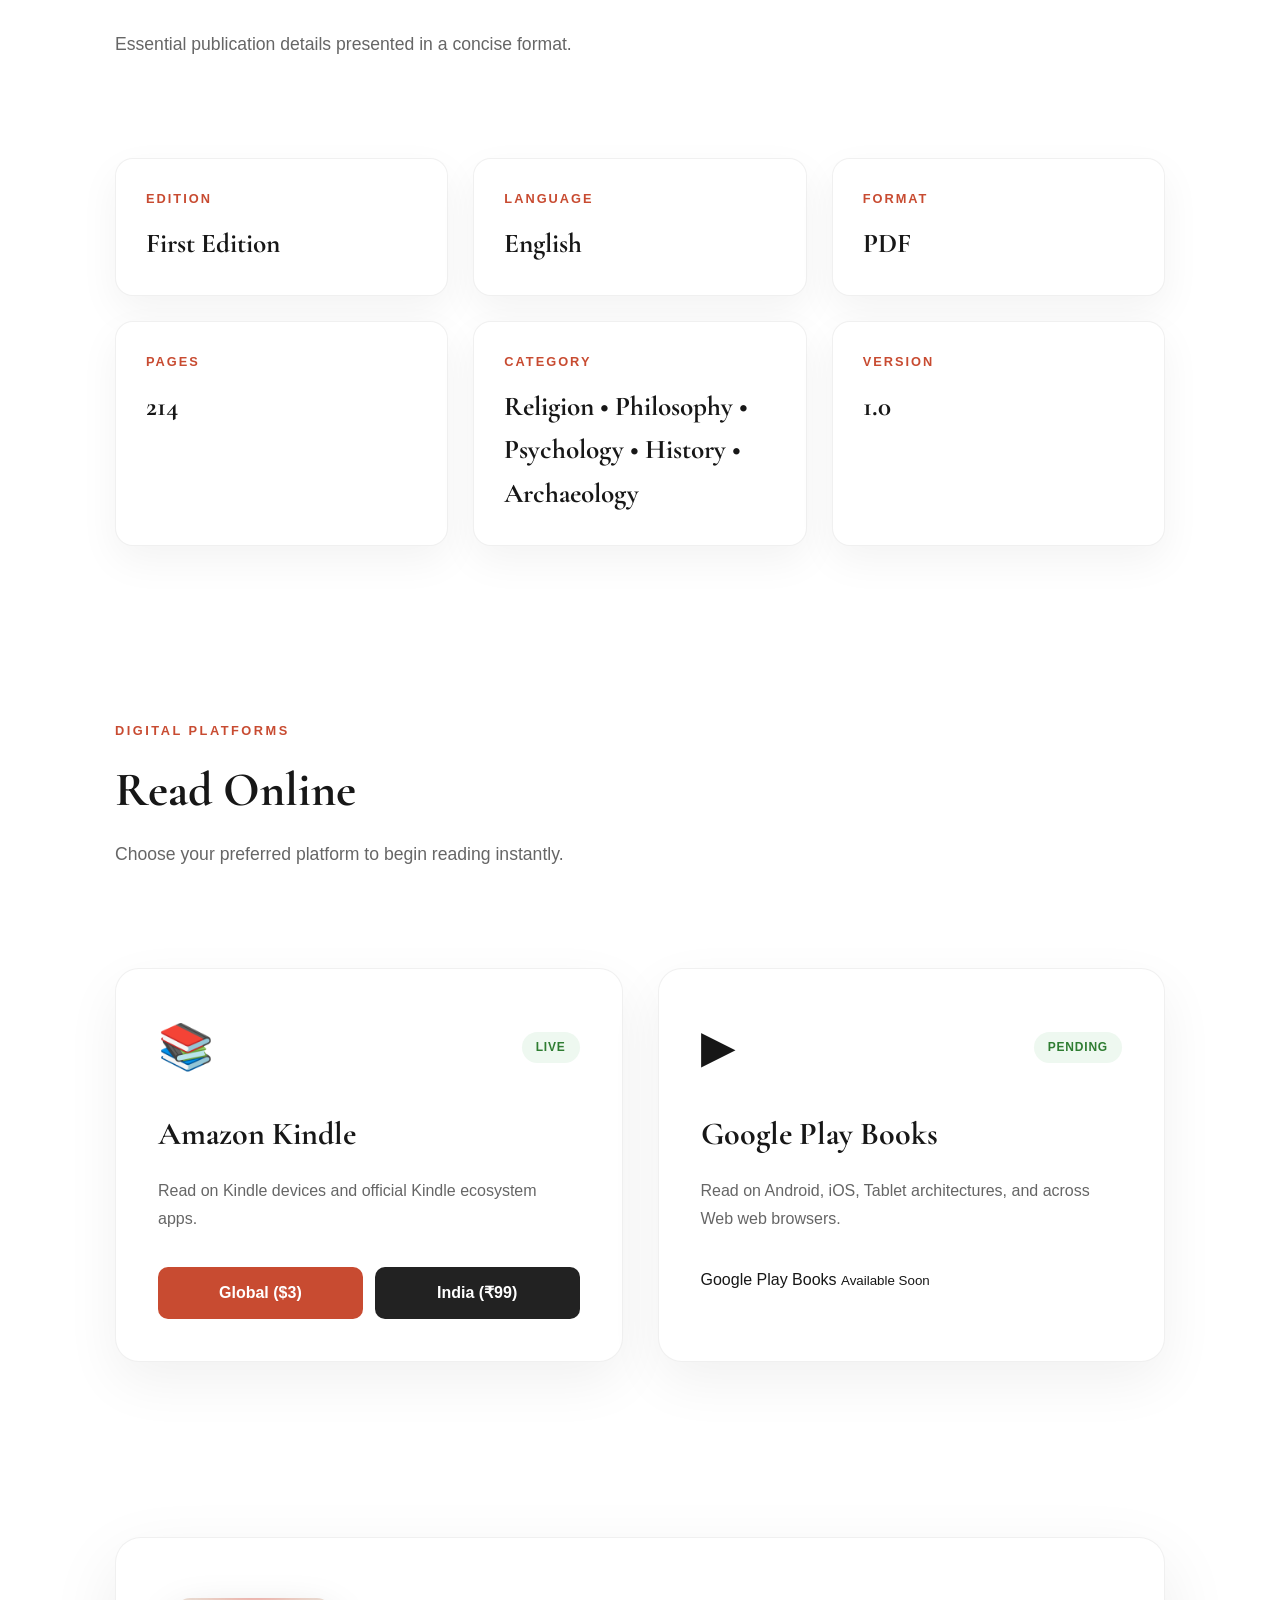
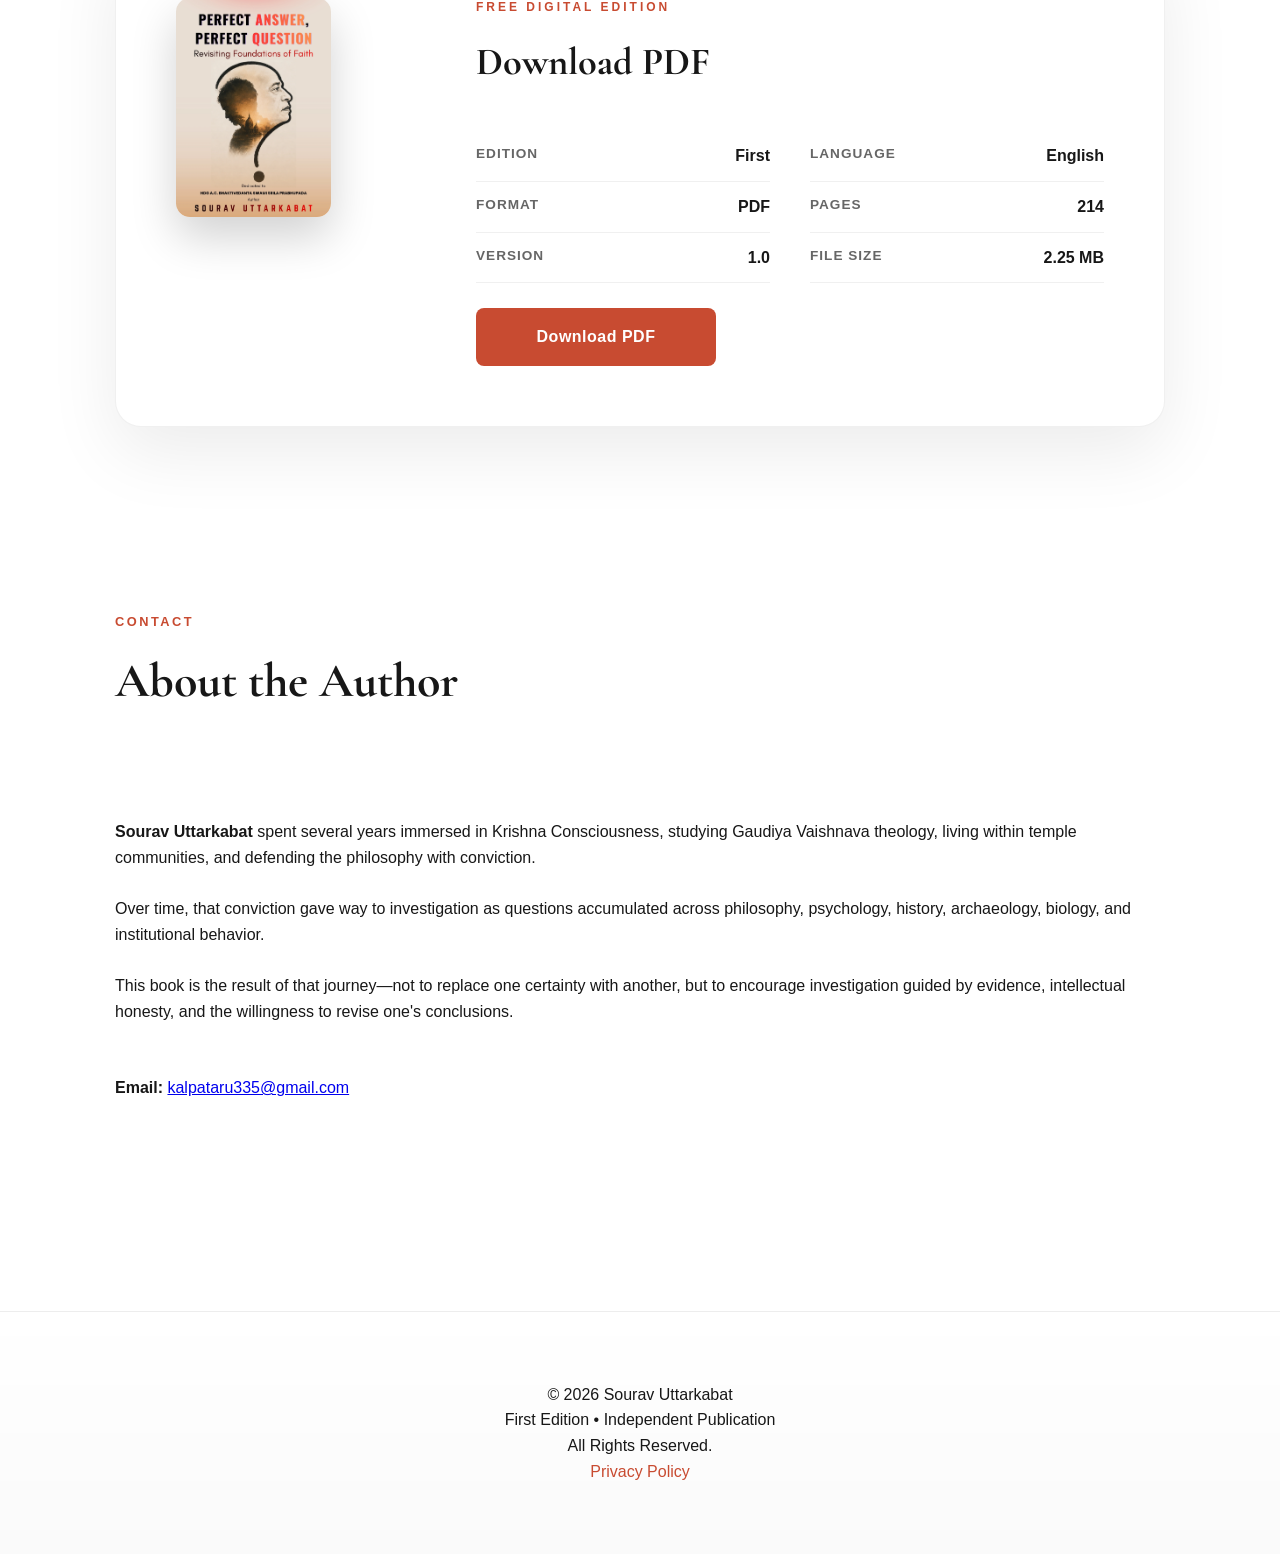
==== commit a24a714d: "Added distinct international and regional Kindle store routing options" ====
--- a/index.html
+++ b/index.html
@@ -266,9 +266,10 @@
                         </div>
                         <h3>Amazon Kindle</h3>
                         <p>Read on Kindle devices and official Kindle ecosystem apps.</p>
-                        <a href="https://amzn.in/d/0fWdvFqC" target="_blank" rel="noopener noreferrer" class="platform-button">
-                            Get Kindle Edition
-                        </a>
+                        <div style="display: flex; gap: 12px; flex-wrap: wrap;">
+                            <a href="https://www.amazon.com/dp/B0H6VK4K6Y" target="_blank" rel="noopener noreferrer" class="platform-button" style="flex: 1; min-width: 130px; text-align: center;">Global ($3)</a>
+                            <a href="https://amzn.in/d/0fWdvFqC" target="_blank" rel="noopener noreferrer" class="platform-button" style="flex: 1; min-width: 130px; text-align: center; background: #222222;">India (₹99)</a>
+                        </div>
                     </article>
 
                     <article class="platform-card">
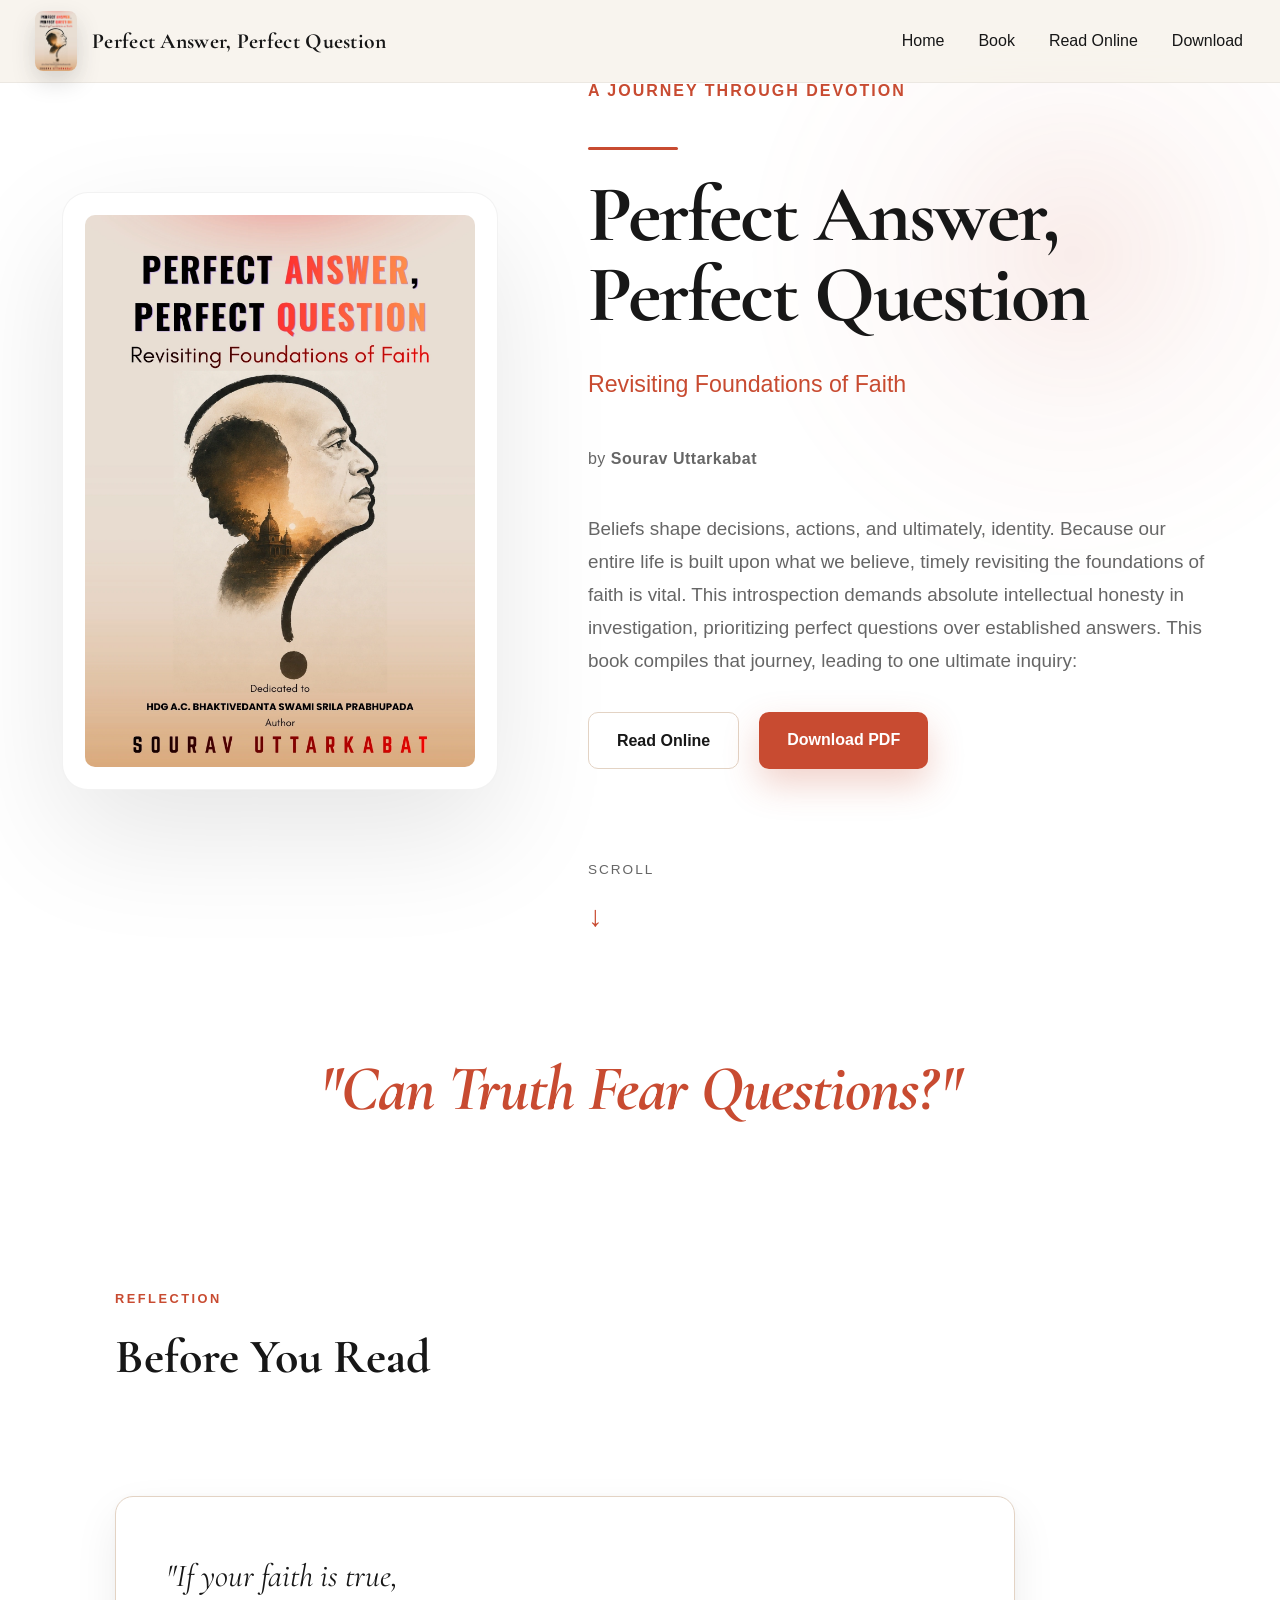
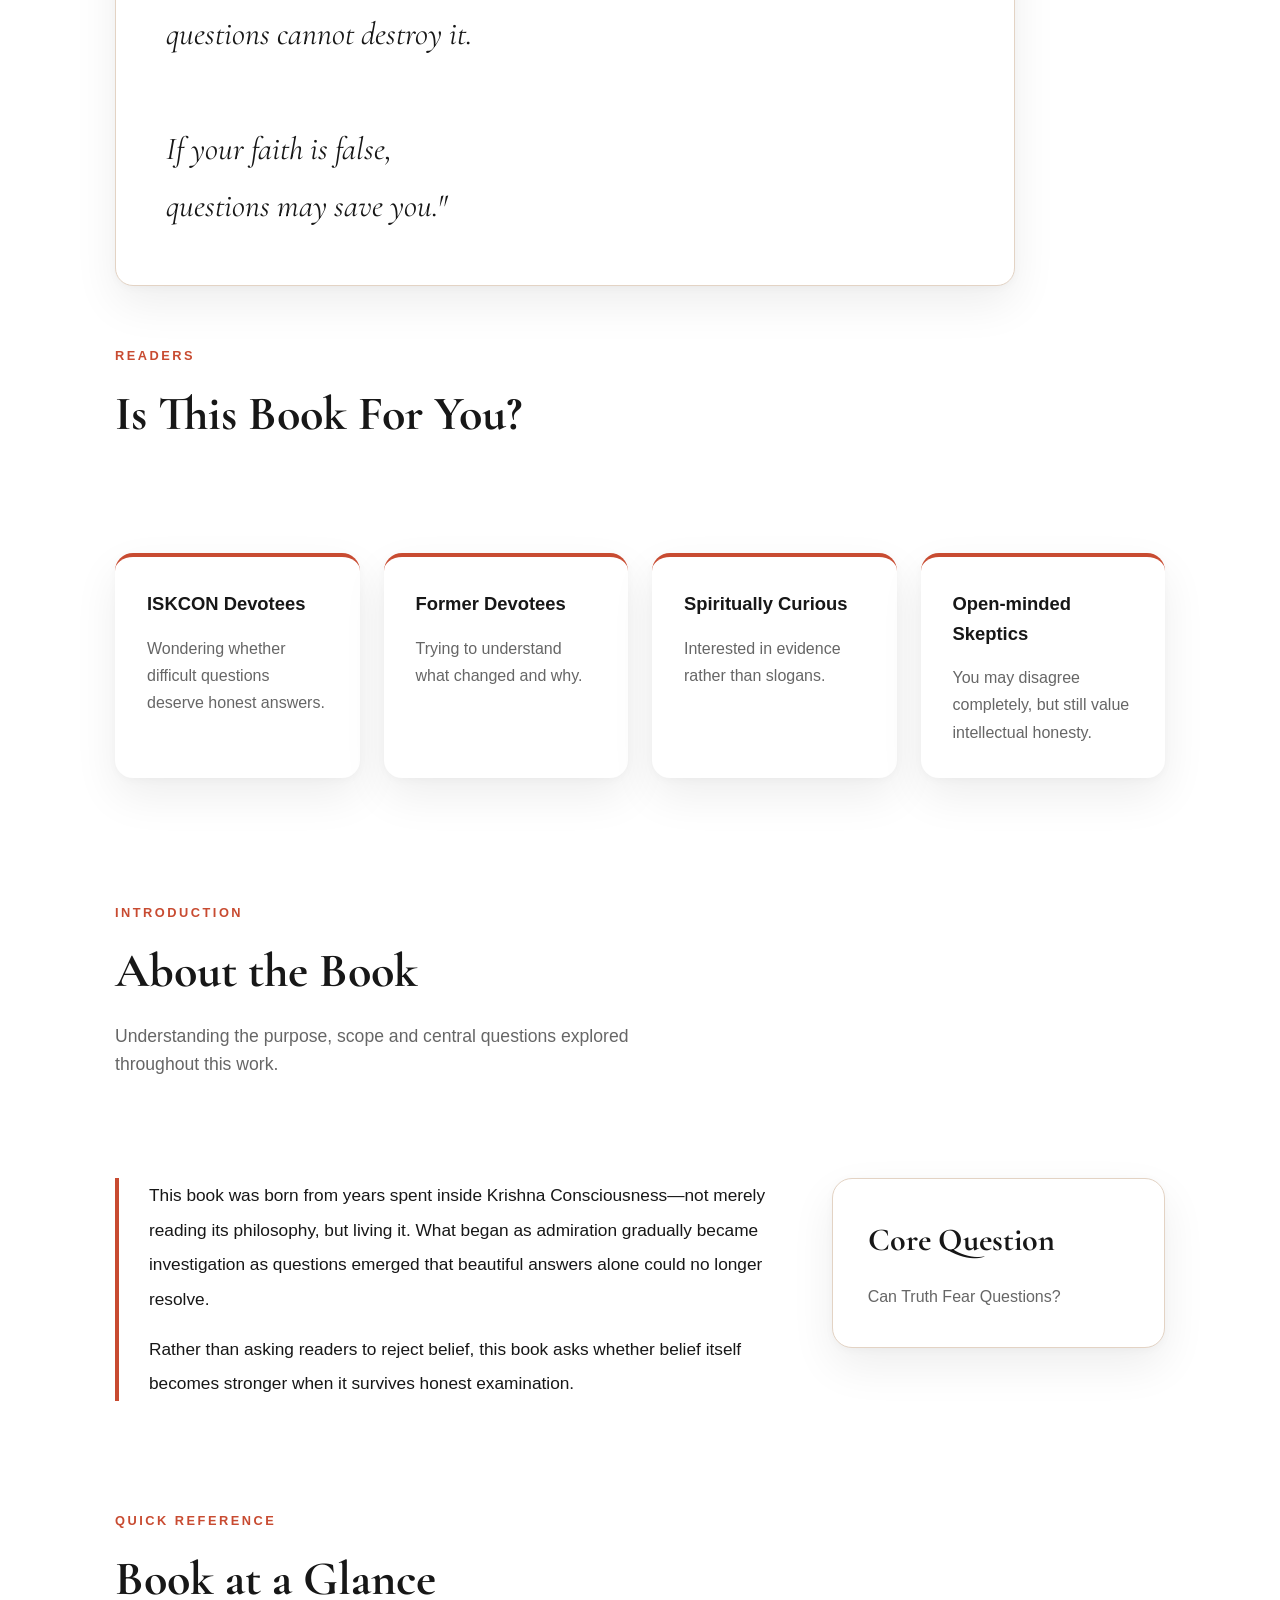
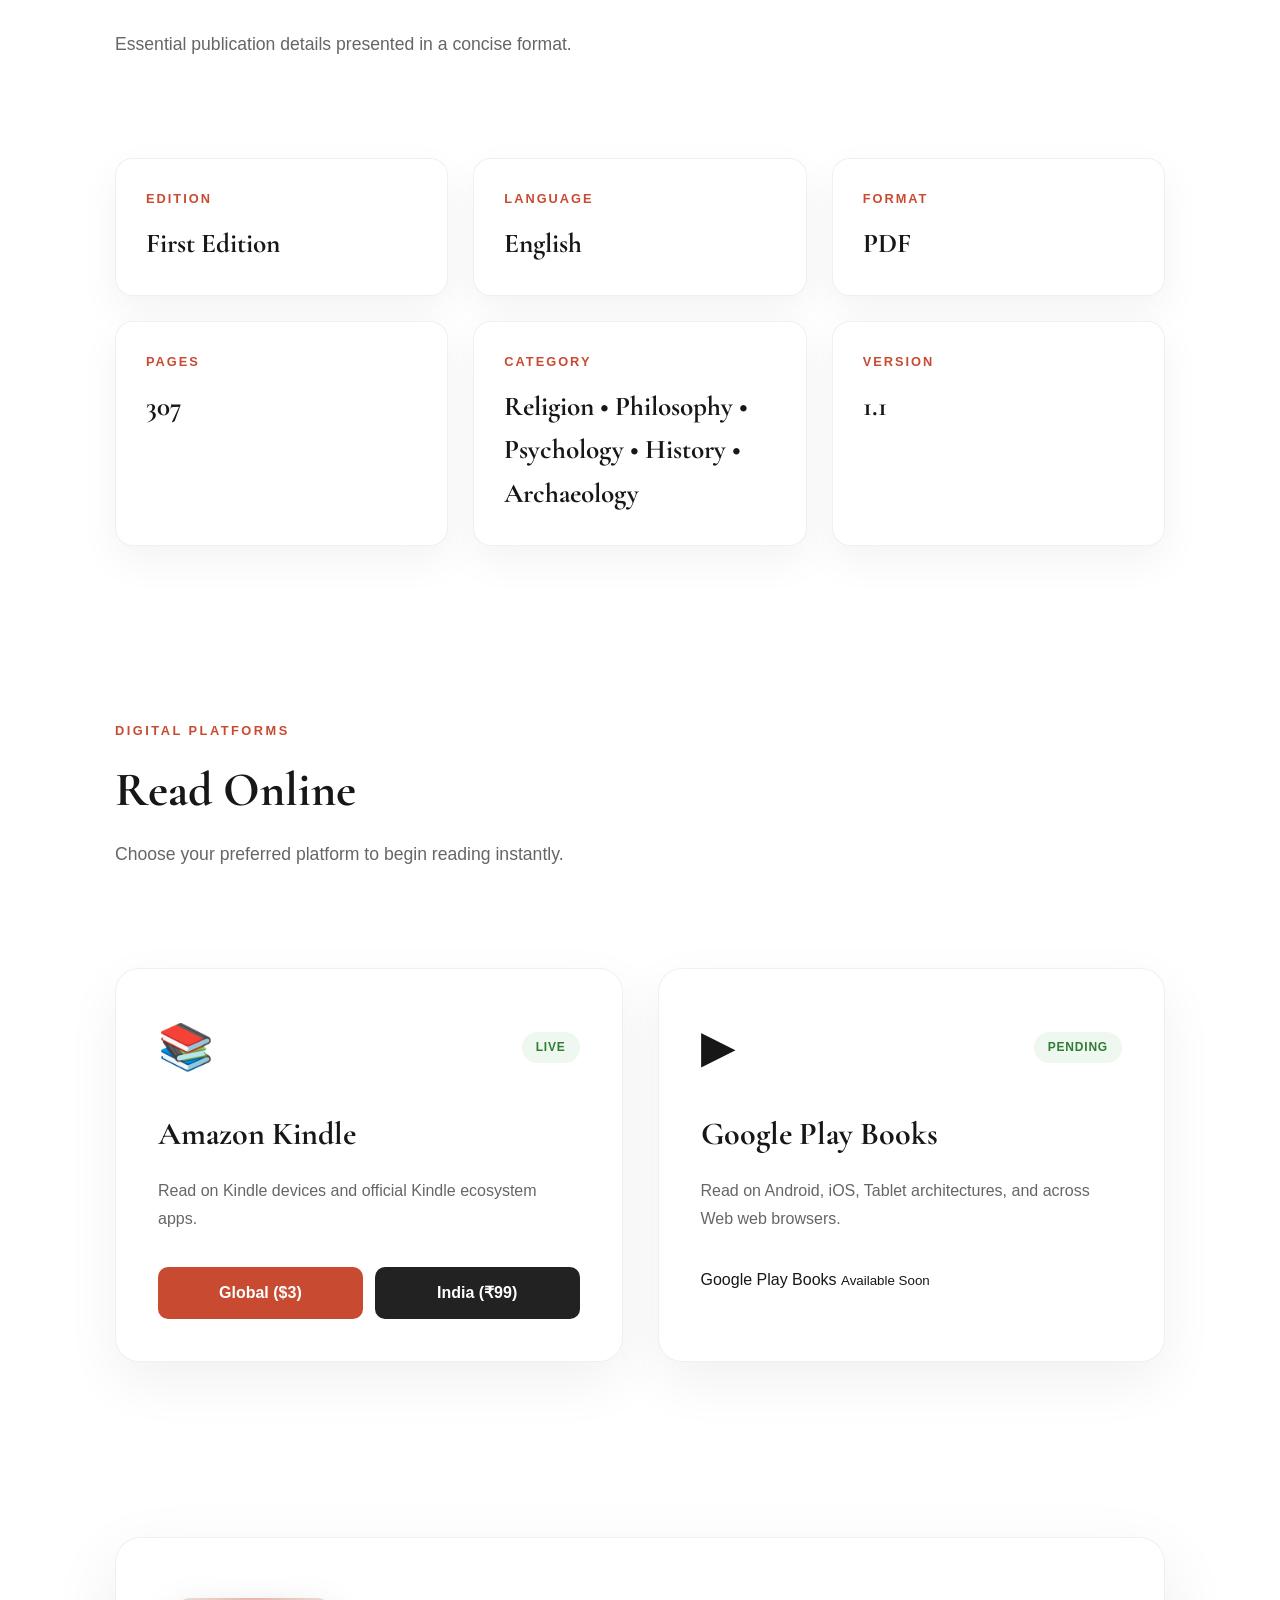
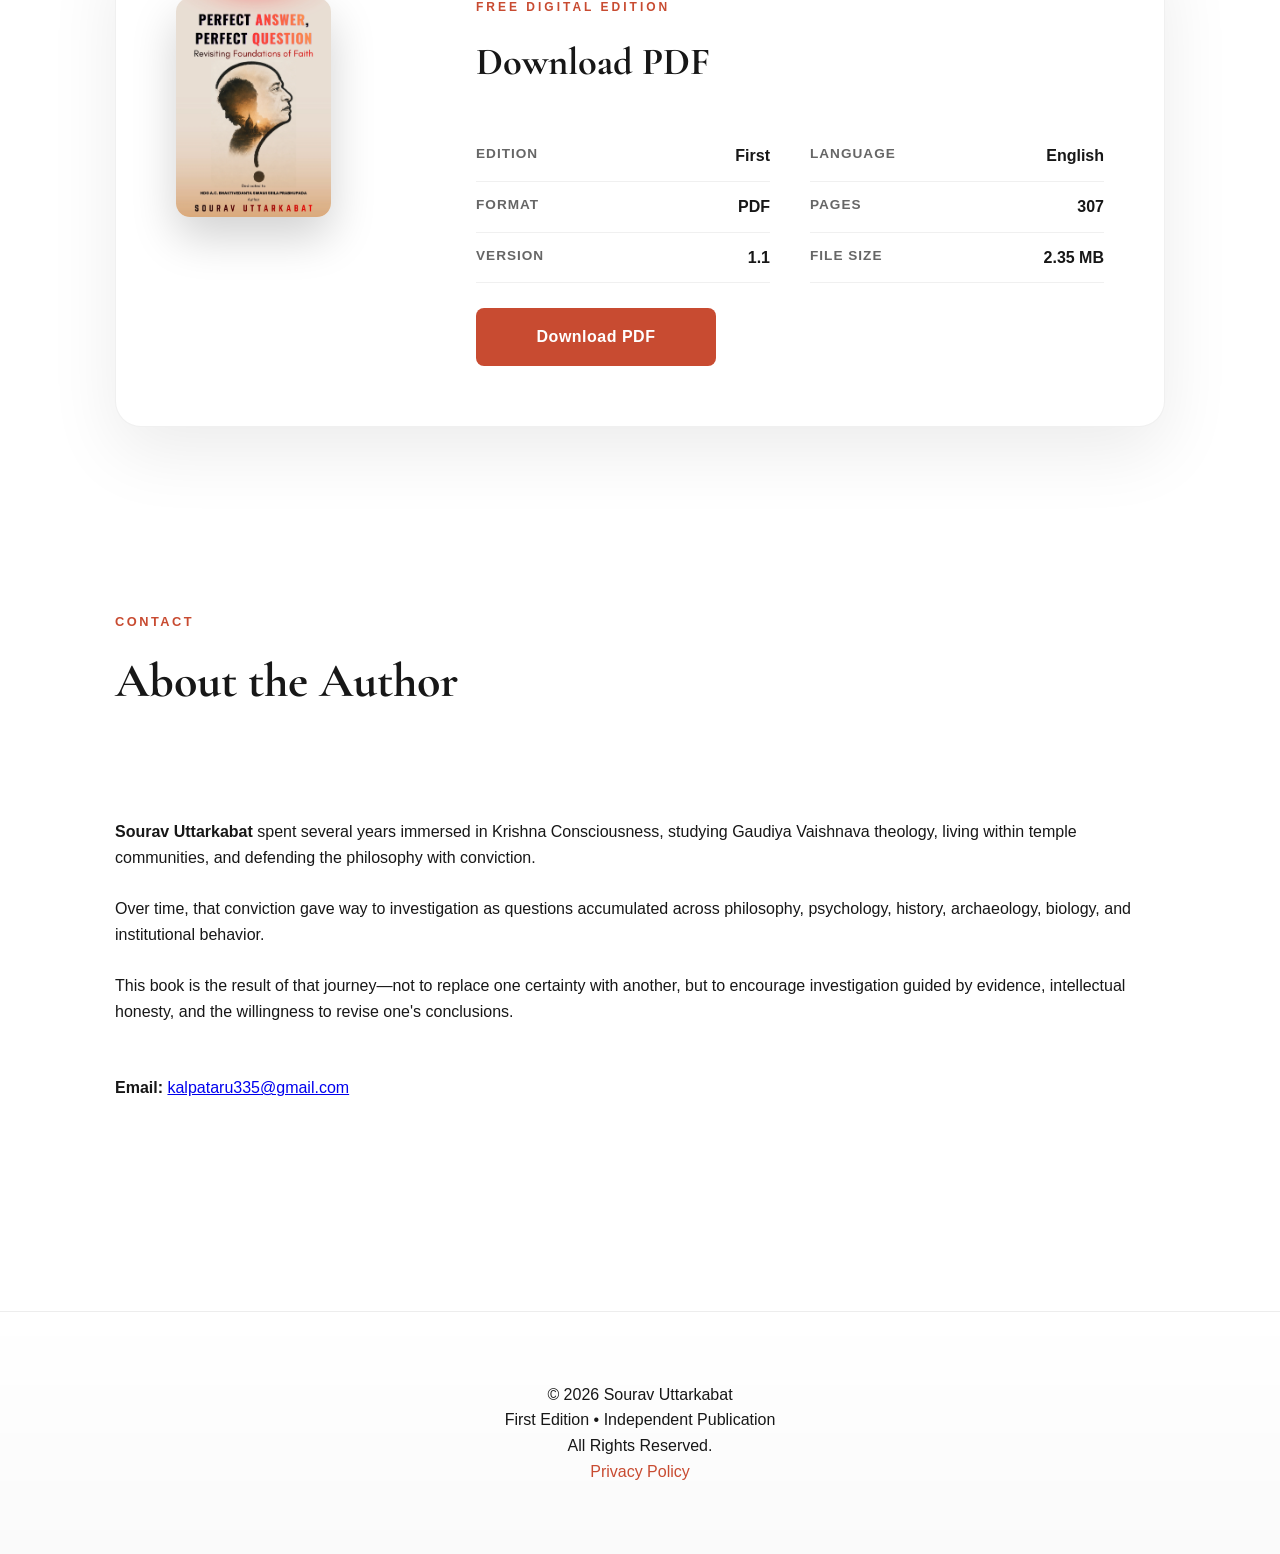
==== commit 432e1adc: "updateV1.1" ====
--- a/index.html
+++ b/index.html
@@ -46,7 +46,7 @@
         },
         "bookFormat":"https://schema.org/EBook",
         "inLanguage":"en",
-        "numberOfPages":214,
+        "numberOfPages":307,
         "datePublished":"2026-06-26",
         "dateModified":"2026-06-26",
         "publisher":{
@@ -238,7 +238,7 @@
                     </div>
                     <div class="glance-item">
                         <span class="label">Pages</span>
-                        <span class="value" data-book-pages>214</span>
+                        <span class="value" data-book-pages>307</span>
                     </div>
                     <div class="glance-item">
                         <span class="label">Category</span>
@@ -246,7 +246,7 @@
                     </div>
                     <div class="glance-item">
                         <span class="label">Version</span>
-                        <span class="value" data-book-version>1.0</span>
+                        <span class="value" data-book-version>1.1</span>
                     </div>
                 </div>
             </section>
@@ -299,9 +299,9 @@
                             <div><strong>Edition</strong><span data-book-edition>First</span></div>
                             <div><strong>Language</strong><span>English</span></div>
                             <div><strong>Format</strong><span>PDF</span></div>
-                            <div><strong>Pages</strong><span data-book-pages>214</span></div>
-                            <div><strong>Version</strong><span data-book-version>1.0</span></div>
-                            <div><strong>File Size</strong><span data-book-filesize>2.25 MB</span></div>
+                            <div><strong>Pages</strong><span data-book-pages>307</span></div>
+                            <div><strong>Version</strong><span data-book-version>1.1</span></div>
+                            <div><strong>File Size</strong><span data-book-filesize>2.35 MB</span></div>
                         </div>
                         
                         <a href="download.html" class="download-button">Download PDF</a>
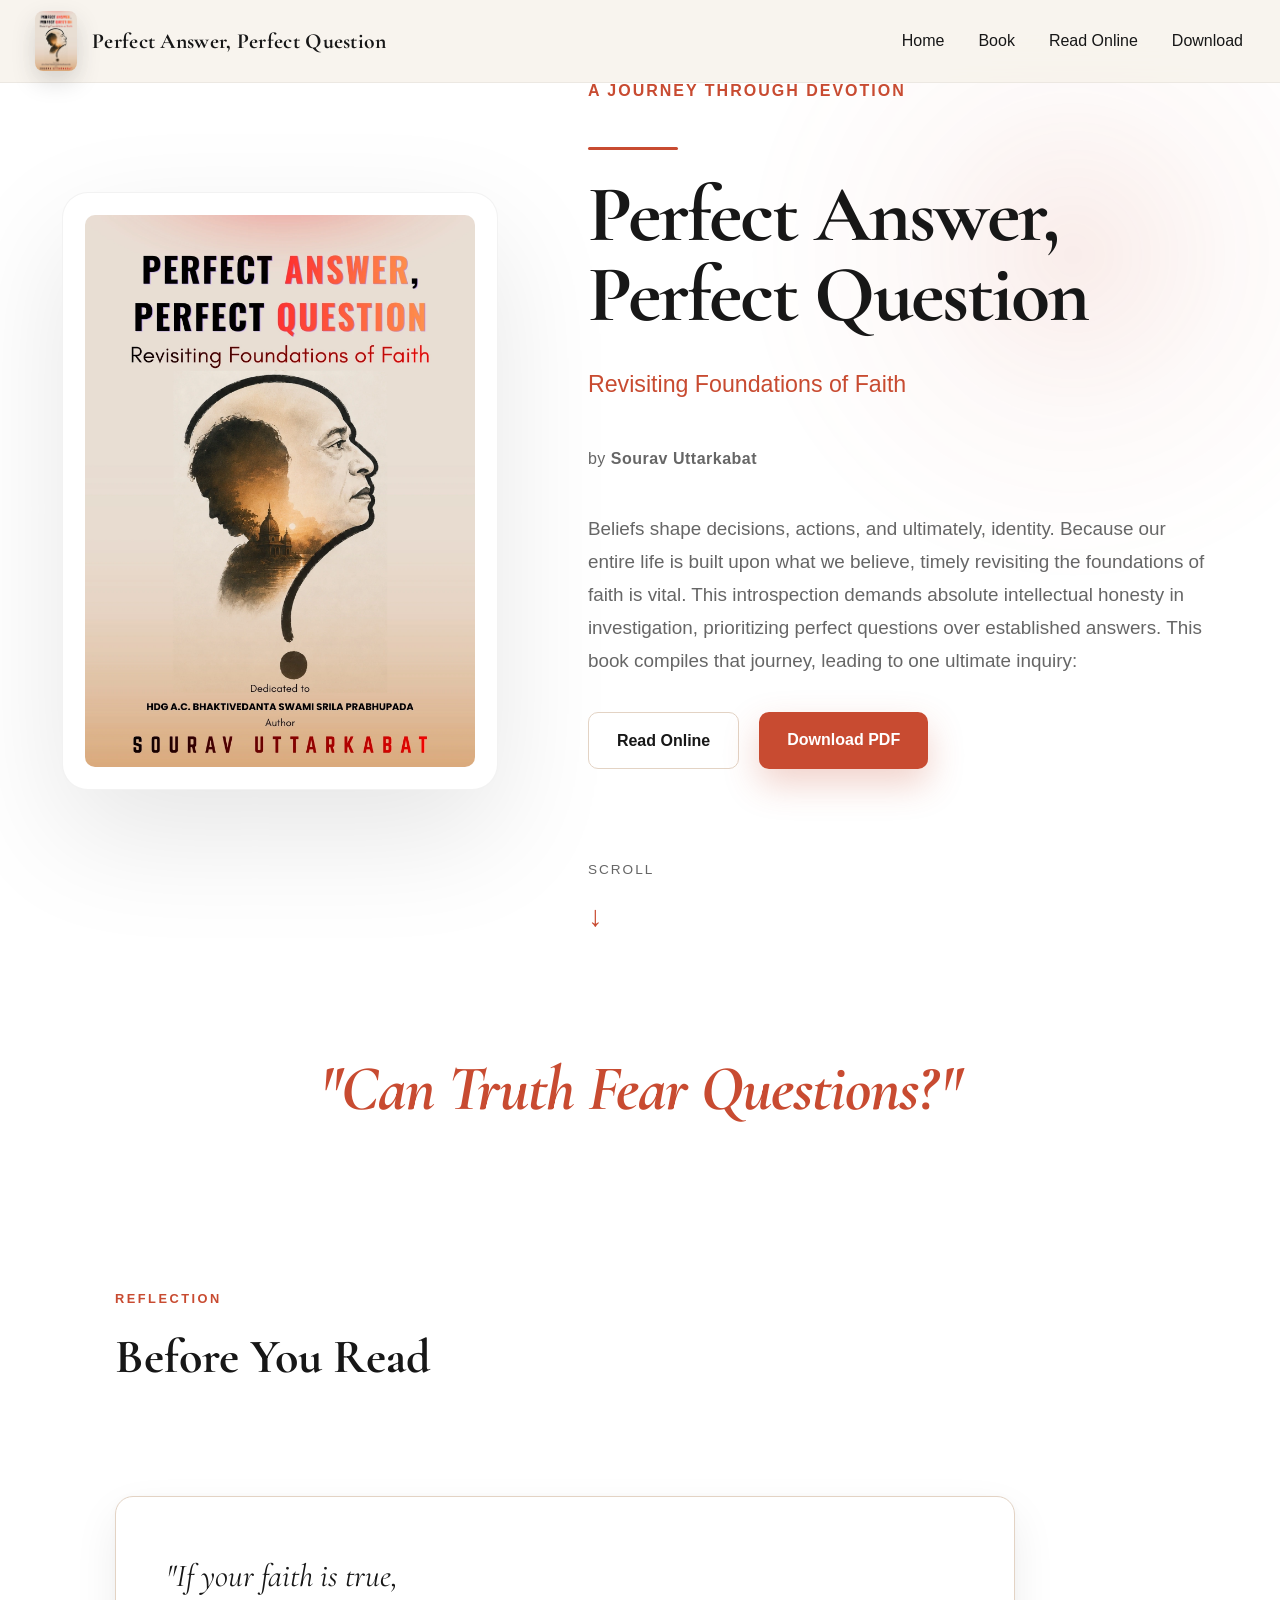
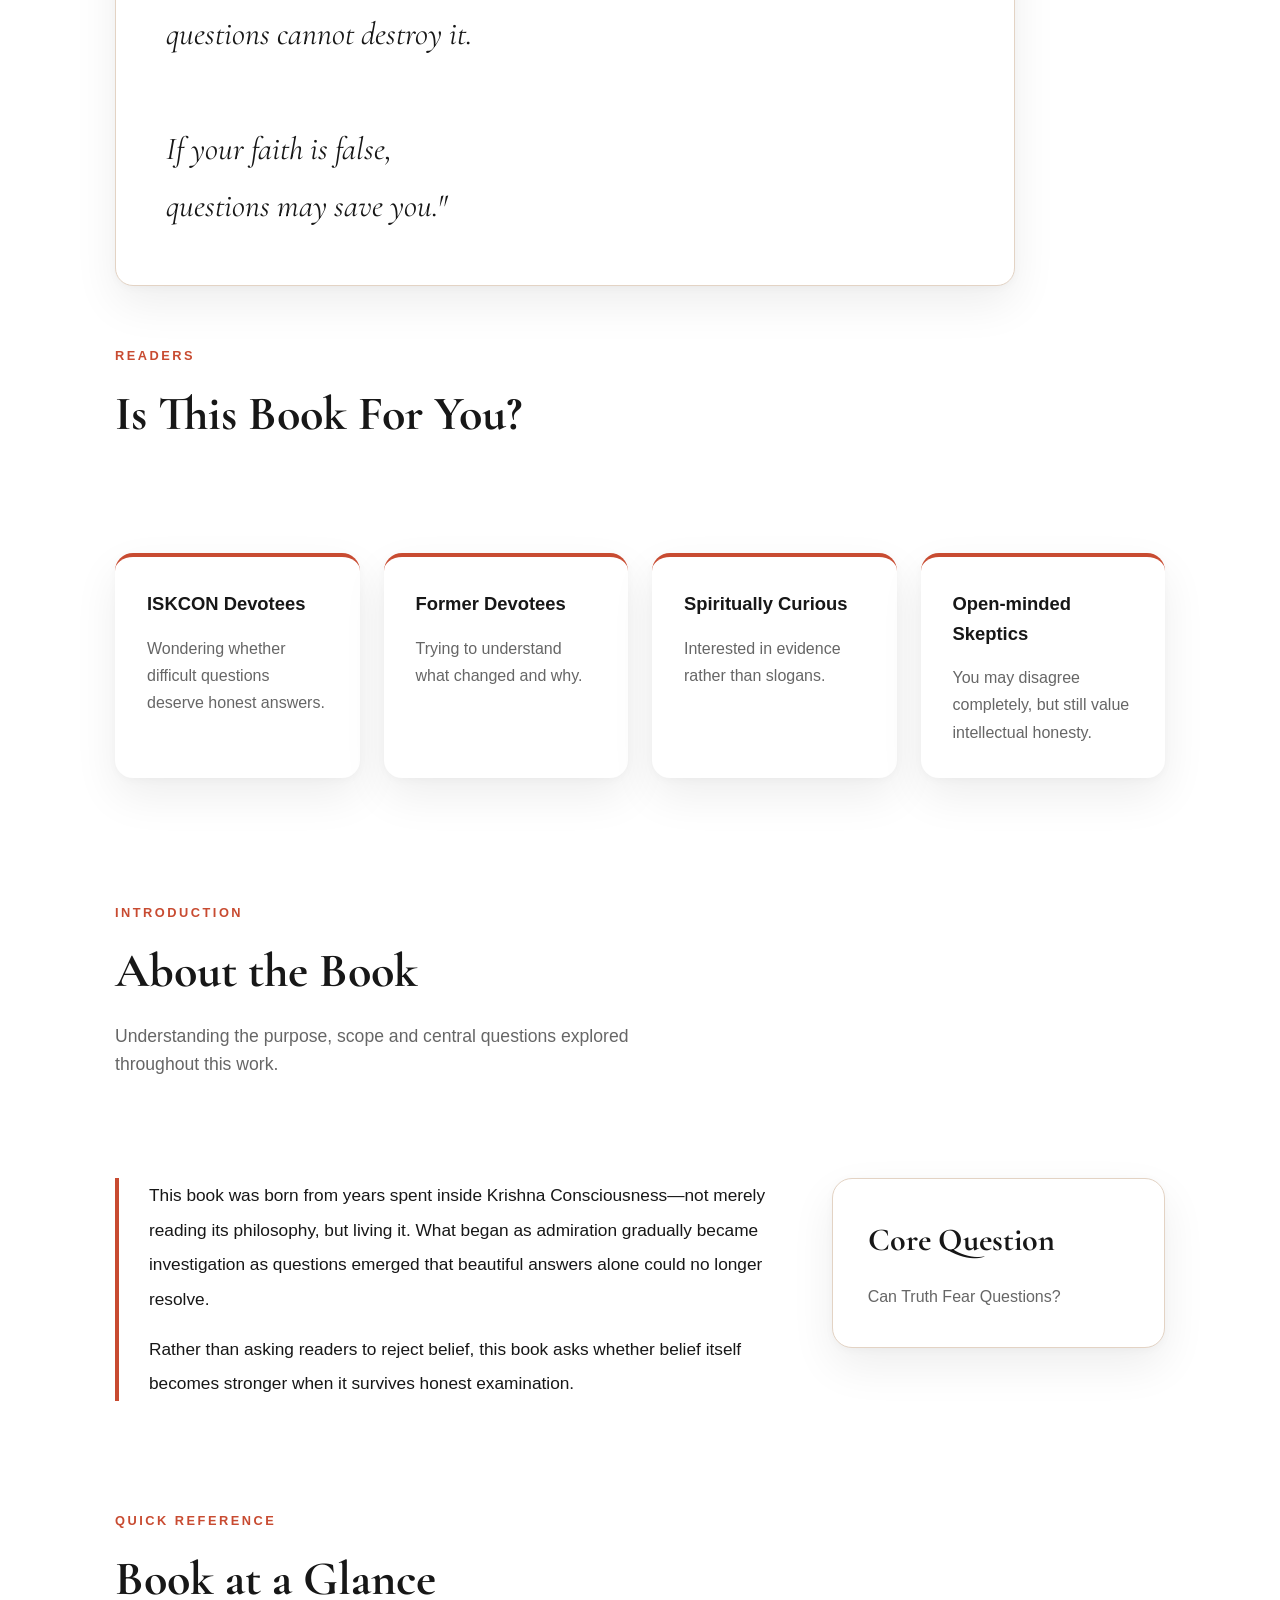
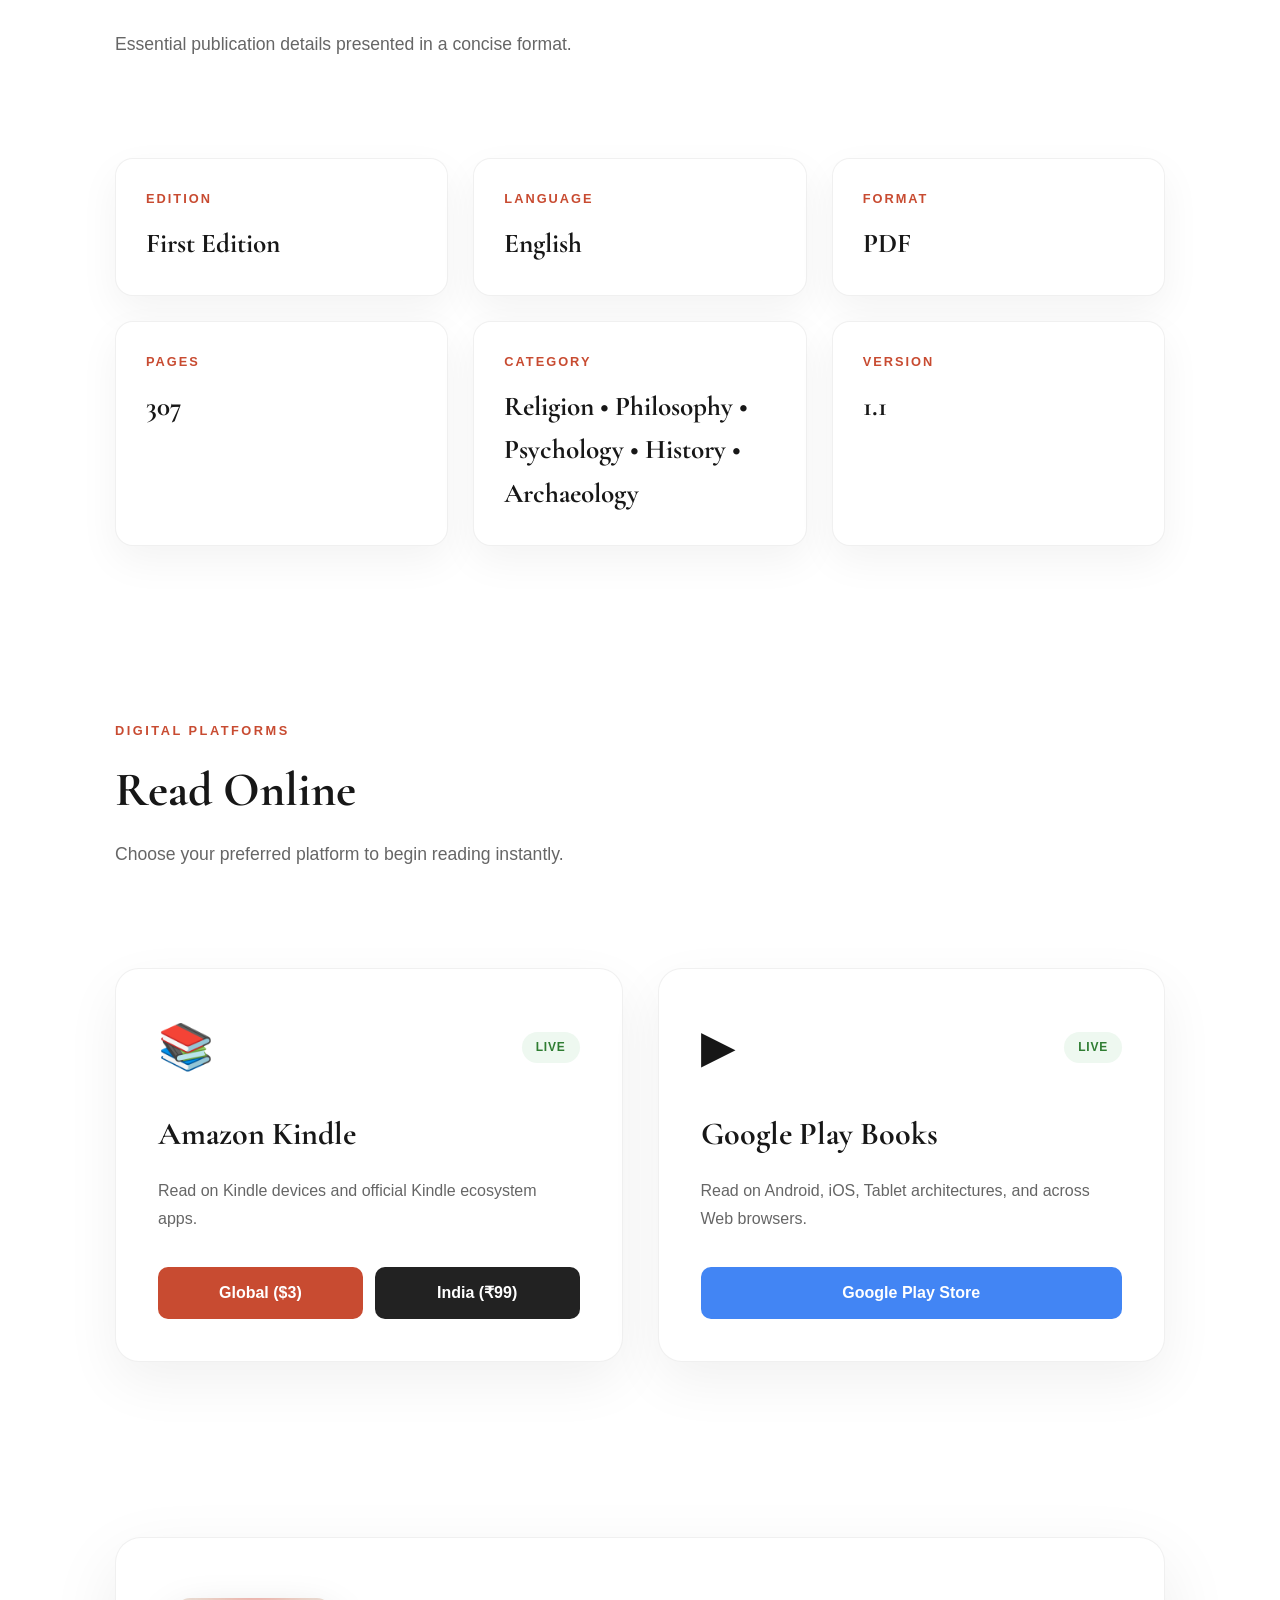
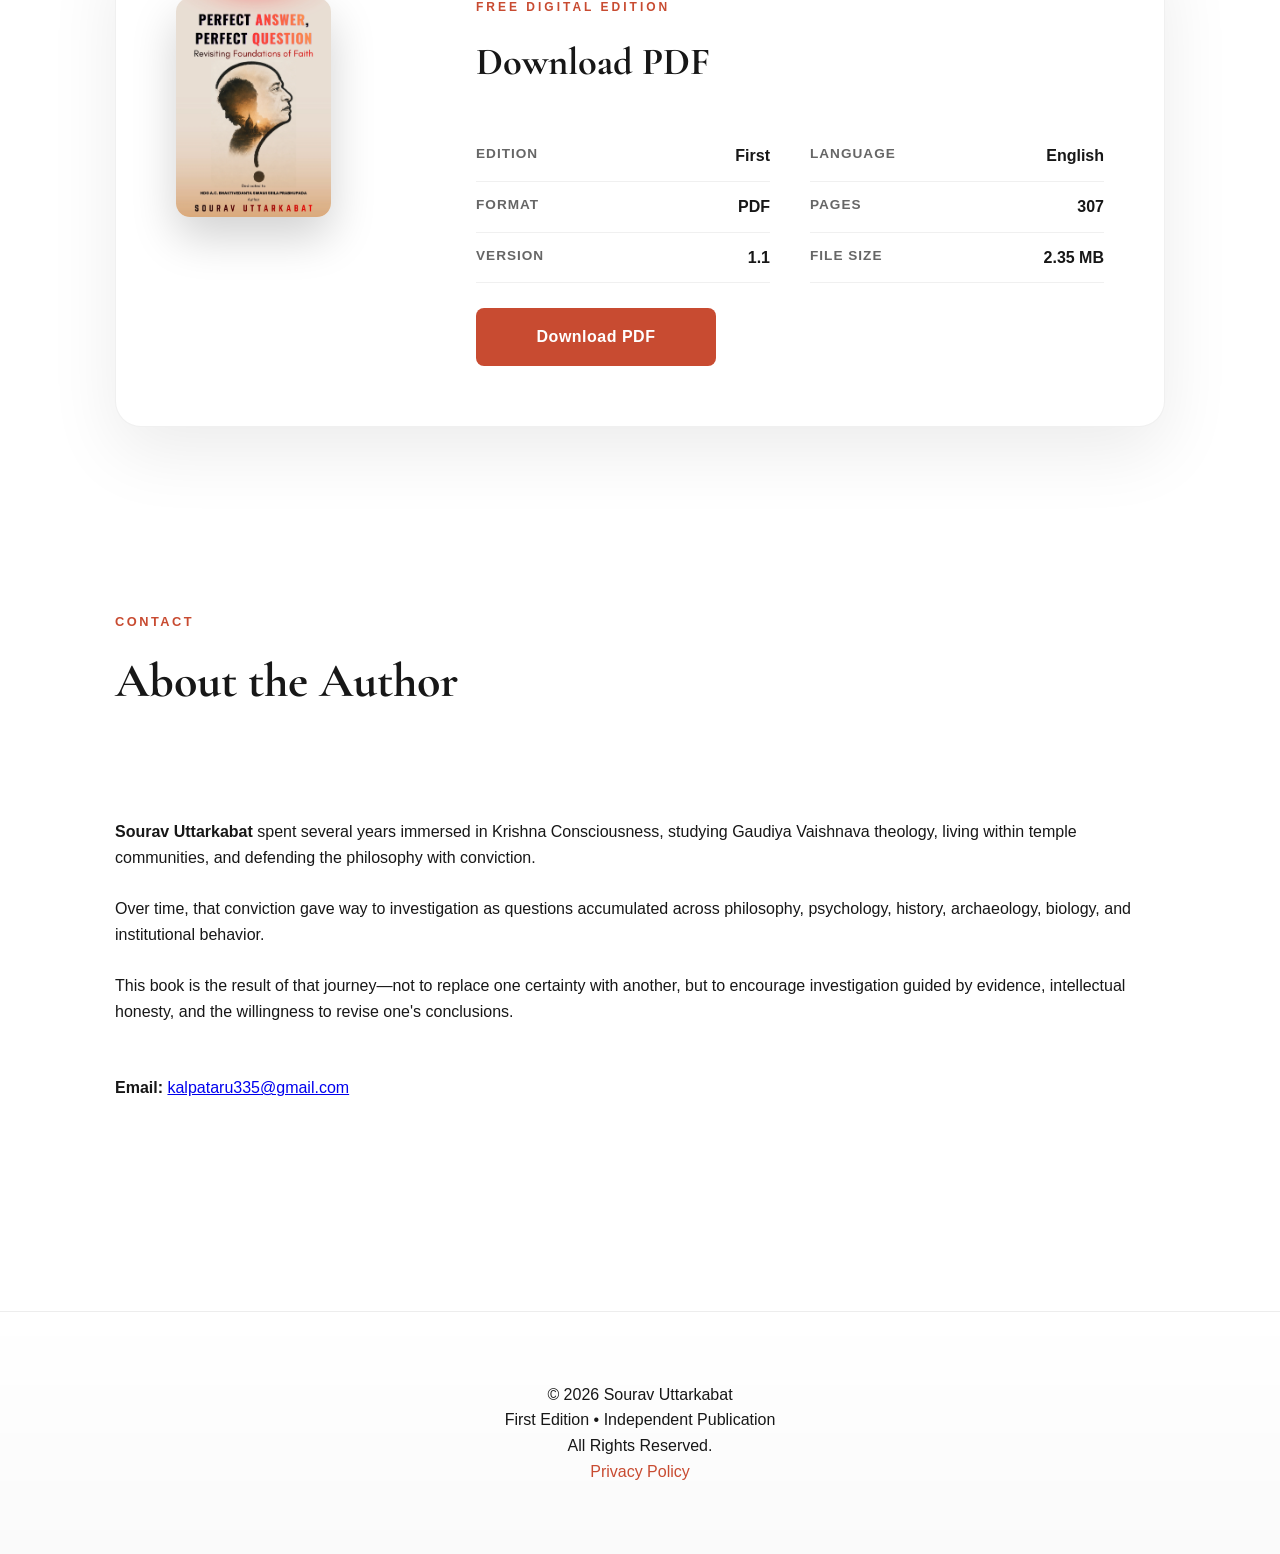
==== commit 25d62af6: "Enabled live Google Play Books store links" ====
--- a/index.html
+++ b/index.html
@@ -275,14 +275,13 @@
                     <article class="platform-card">
                         <div class="platform-top">
                             <div class="platform-icon">▶</div>
-                            <span class="platform-status">Pending</span>
+                            <span class="platform-status" style="background:#eef8f0; color:#2f7d32;">Live</span>
                         </div>
                         <h3>Google Play Books</h3>
-                        <p>Read on Android, iOS, Tablet architectures, and across Web web browsers.</p>
-                        <span class="platform-disabled">
-                            Google Play Books
-                            <small>Available Soon</small>
-                        </span>
+                        <p>Read on Android, iOS, Tablet architectures, and across Web browsers.</p>
+                        <div style="display: flex; gap: 12px; flex-wrap: wrap;">
+                            <a href="https://play.google.com/store/books/details?id=hGXuEQAAQBAJ" target="_blank" rel="noopener noreferrer" class="platform-button" style="flex: 1; min-width: 130px; text-align: center; background: #4285F4;">Google Play Store</a>
+                        </div>
                     </article>
                 </div>
             </section>
